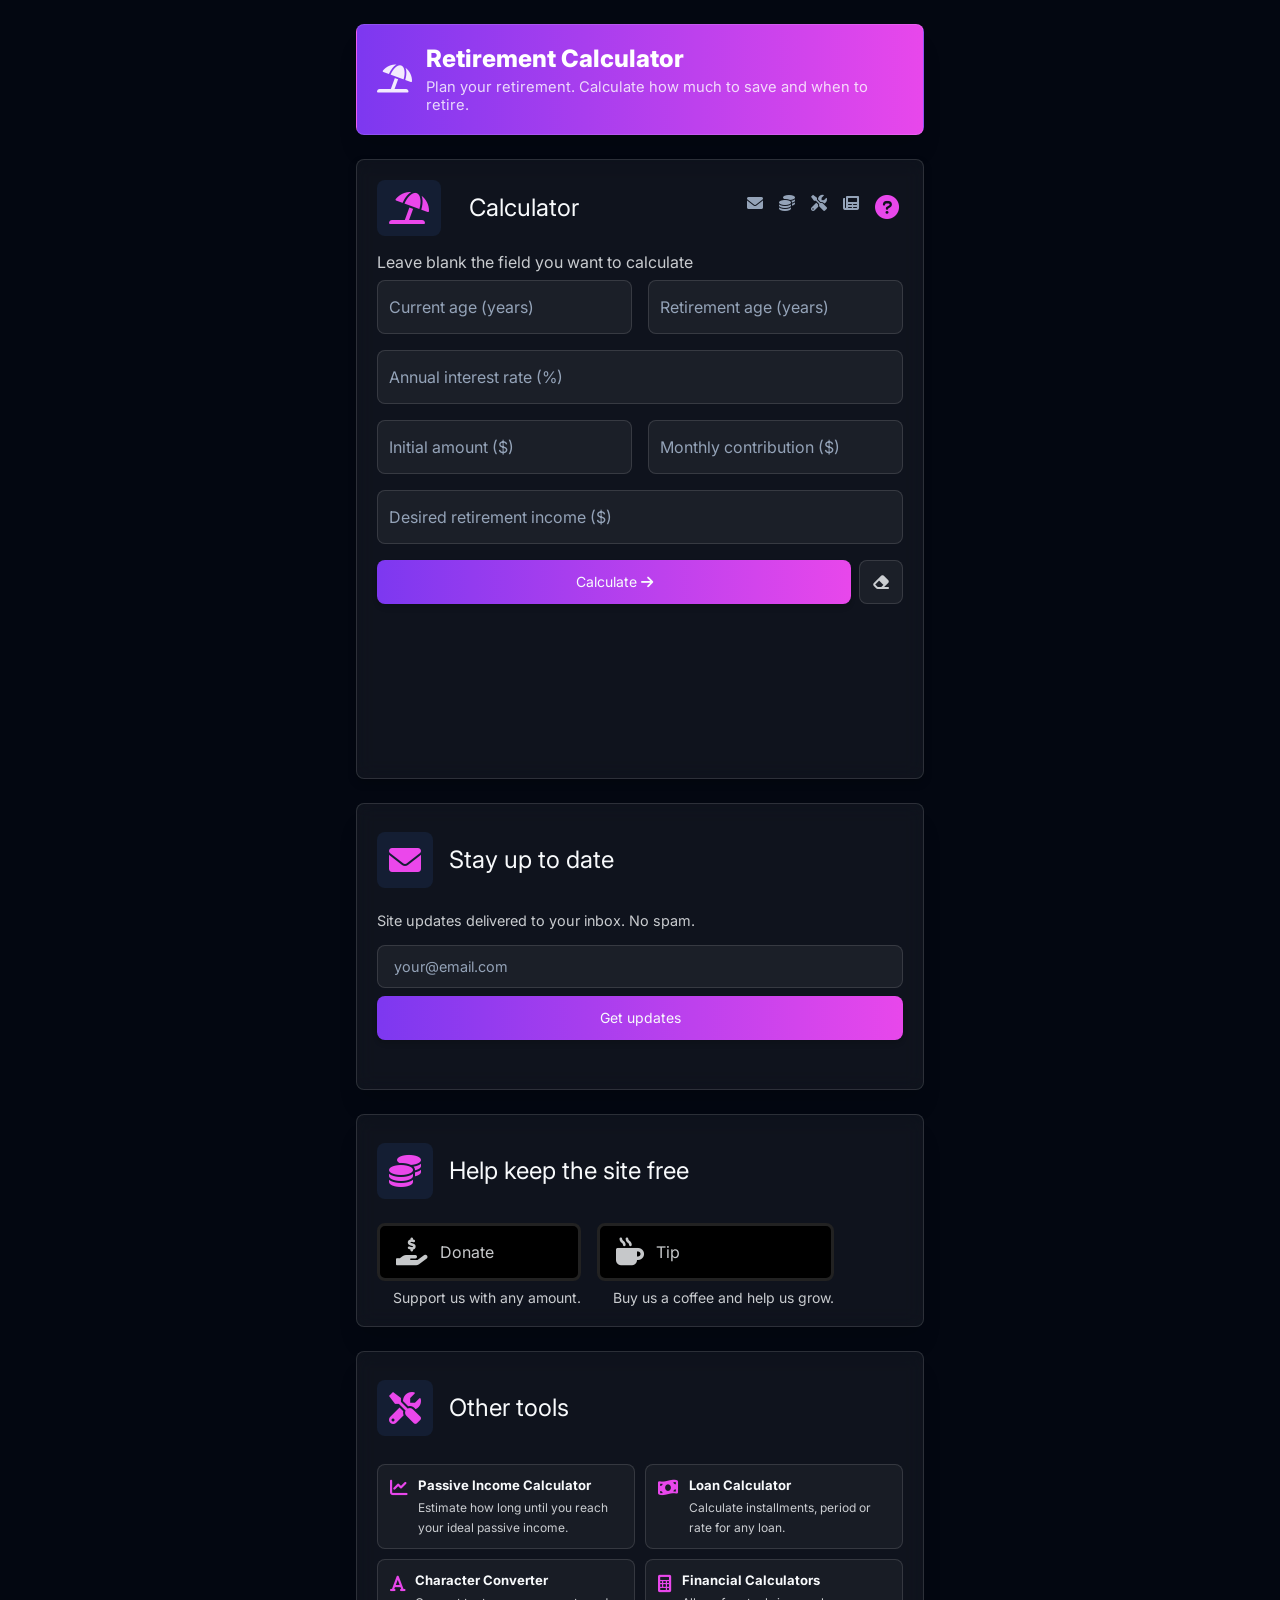
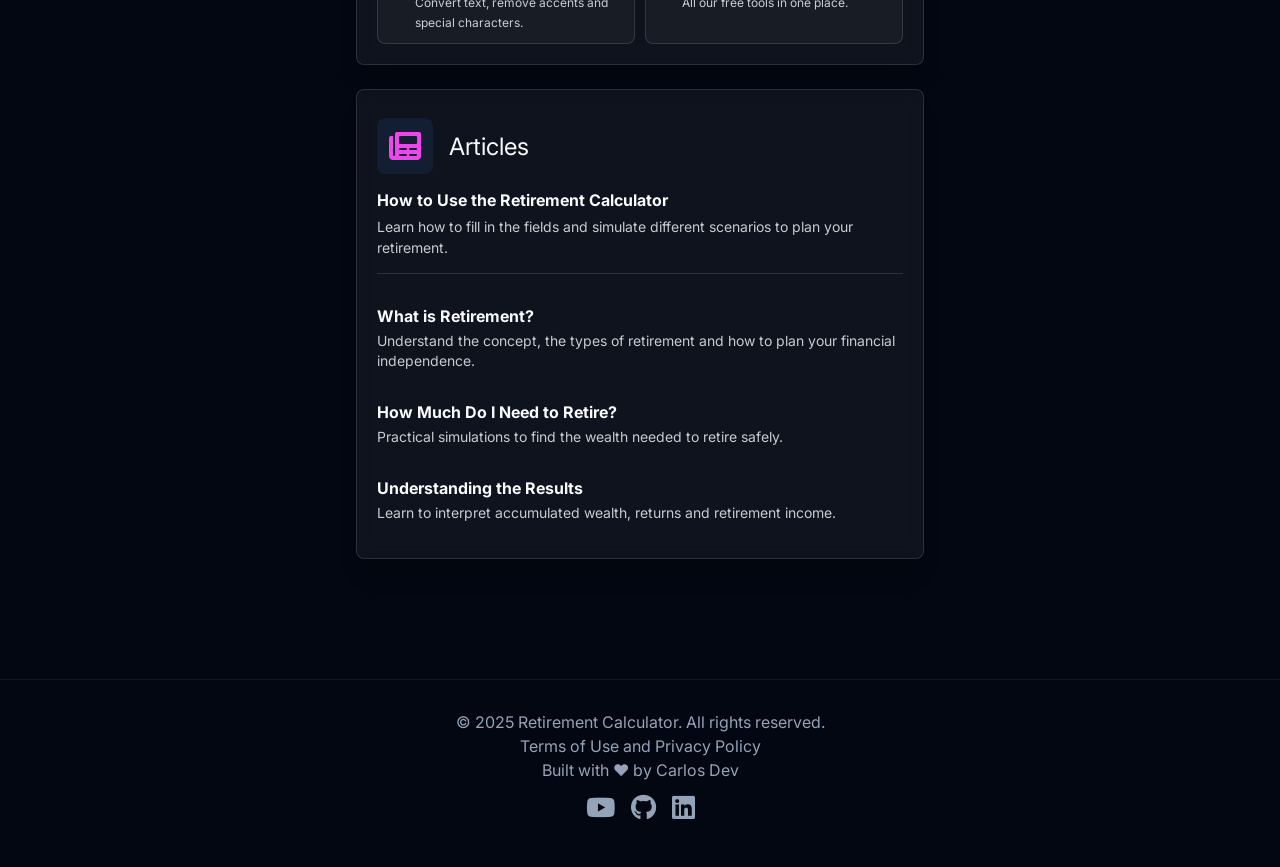
==== en/index.html @ 8ff7420a "Adiciona charconverter.com nas ferramentas; bloqueia AdSense dentro dos cards via CSS Co-Authored-By" ====
<!DOCTYPE html>
<html lang="en">
<head>
  <meta charset="UTF-8" />
  <meta name="viewport" content="width=device-width, initial-scale=1.0" />

  <title>Free Retirement Calculator | Financial Planning Simulator</title>
  <meta name="description" content="Free retirement calculator. Simulate how much to invest to retire with the income you want. Calculate period, rate, monthly contributions and accumulated wealth." />
  <meta name="author" content="Retirement Calculator" />
  <meta name="keywords" content="retirement calculator, retirement planning, how much to save for retirement, retirement simulator, financial independence, compound interest calculator" />
  <meta name="robots" content="index, follow" />

  <link rel="canonical" href="https://calcularaposentadoria.com/en/" />
  <link rel="alternate" hreflang="pt-BR" href="https://calcularaposentadoria.com" />
  <link rel="alternate" hreflang="en" href="https://calcularaposentadoria.com/en/" />
  <link rel="alternate" hreflang="x-default" href="https://calcularaposentadoria.com" />

  <!-- Open Graph -->
  <meta property="og:title" content="Free Retirement Calculator | Online Simulator" />
  <meta property="og:description" content="Free retirement calculator. Simulate how much to invest to retire with the income you want." />
  <meta property="og:type" content="website" />
  <meta property="og:url" content="https://calcularaposentadoria.com/en/" />
  <meta property="og:locale" content="en_US" />
  <meta property="og:site_name" content="Retirement Calculator" />
  <meta property="og:image" content="https://calcularaposentadoria.com/og-image.png" />
  <meta property="og:image:width" content="1200" />
  <meta property="og:image:height" content="630" />

  <!-- Twitter Card -->
  <meta name="twitter:card" content="summary_large_image" />
  <meta name="twitter:title" content="Free Retirement Calculator | Online Simulator" />
  <meta name="twitter:description" content="Free retirement calculator. Simulate how much to invest to retire with the income you want." />
  <meta name="twitter:image" content="https://calcularaposentadoria.com/og-image.png" />

  <!-- Favicon -->
  <link rel="icon" href="/favicon.ico" sizes="any" />
  <link rel="shortcut icon" href="/favicon.ico" />
  <meta name="theme-color" content="#7d38f0" />

  <!-- Preconnect -->
  <link rel="preconnect" href="https://fonts.googleapis.com" />
  <link rel="preconnect" href="https://fonts.gstatic.com" crossorigin />
  <link rel="preconnect" href="https://pagead2.googlesyndication.com" />

  <!-- JSON-LD: WebApplication -->
  <script type="application/ld+json">
  {
    "@context": "https://schema.org",
    "@type": "WebApplication",
    "name": "Retirement Calculator",
    "url": "https://calcularaposentadoria.com/en/",
    "description": "Free retirement calculator. Simulate how much to invest to retire with the income you want.",
    "applicationCategory": "FinanceApplication",
    "operatingSystem": "All",
    "inLanguage": "en",
    "offers": { "@type": "Offer", "price": "0", "priceCurrency": "USD" }
  }
  </script>

  <!-- Google tag (gtag.js) -->
  <script async src="https://www.googletagmanager.com/gtag/js?id=G-EN49D76J88"></script>
  <script>
    window.dataLayer = window.dataLayer || [];
    function gtag(){dataLayer.push(arguments);}
    gtag('js', new Date());
    gtag('config', 'G-EN49D76J88');
  </script>

  <!-- Google AdSense -->
  <script async src="https://pagead2.googlesyndication.com/pagead/js/adsbygoogle.js?client=ca-pub-5865817649832793" crossorigin="anonymous"></script>

  <!-- FontAwesome -->
  <link rel="stylesheet" href="https://cdnjs.cloudflare.com/ajax/libs/font-awesome/6.0.0-beta3/css/all.min.css" />

  <!-- CSS -->
  <link rel="stylesheet" href="/css/style.css" />
</head>
<body>

  <button id="backToTop" aria-label="Back to top">
    <i class="fa-solid fa-circle-arrow-up" style="color:#eb47eb;font-size:32px;"></i>
  </button>

  <div class="wrapper">
    <main class="content">
      <div class="calculadora-container">
        <script src="/js/header-card.js"></script>

        <!-- Calculator -->
        <section class="flip-card" aria-label="Retirement calculator">
          <div class="flip-card-inner">

            <!-- Front: form -->
            <div class="flip-card-front">
              <div class="result-header" style="margin-bottom:0.5rem;">
                <div style="display:flex;align-items:center;gap:0.75rem;">
                  <div class="card-icon"><i class="fa-solid fa-umbrella-beach" style="color:#eb47eb;font-size:32px;" aria-hidden="true"></i></div>
                  <span class="card-title">Calculator</span>
                </div>
                <div class="result-actions">
                  <a href="#sec-email" class="btn-nav" title="Email updates" aria-label="Email updates">
                    <i class="fa-solid fa-envelope" aria-hidden="true"></i>
                  </a>
                  <a href="#sec-apoio" class="btn-nav" title="Support the site" aria-label="Support the site">
                    <i class="fa-solid fa-coins" aria-hidden="true"></i>
                  </a>
                  <a href="#sec-ferramentas" class="btn-nav" title="Other tools" aria-label="Other tools">
                    <i class="fa-solid fa-screwdriver-wrench" aria-hidden="true"></i>
                  </a>
                  <a href="#blog" class="btn-nav" title="Articles" aria-label="Articles">
                    <i class="fa-solid fa-newspaper" aria-hidden="true"></i>
                  </a>
                  <a href="/en/articles/how-to-use-retirement-calculator.html" class="btn-icon" title="How to use the Retirement Calculator" aria-label="How to use">
                    <i class="fa-solid fa-circle-question" aria-hidden="true"></i>
                  </a>
                </div>
              </div>

              <form id="rendaForm" novalidate>
                <p class="input-hint">Leave blank the field you want to calculate</p>

                <div class="form-row">
                  <div class="input-float">
                    <input type="search" inputmode="numeric" id="idade_atual" placeholder=" " maxlength="2" autocomplete="off" />
                    <label for="idade_atual">Current age (years)</label>
                  </div>
                  <div class="input-float">
                    <input type="search" inputmode="numeric" id="idade_aposentadoria" placeholder=" " maxlength="2" autocomplete="off" />
                    <label for="idade_aposentadoria">Retirement age (years)</label>
                  </div>
                </div>

                <div class="input-float">
                  <input type="search" inputmode="numeric" class="percent" id="txPeriodoAnual" placeholder=" " maxlength="7" autocomplete="off" />
                  <label for="txPeriodoAnual">Annual interest rate (%)</label>
                </div>

                <div class="form-row">
                  <div class="input-float">
                    <input type="search" inputmode="numeric" class="value" id="valorInicial" placeholder=" " autocomplete="off" />
                    <label for="valorInicial">Initial amount ($)</label>
                  </div>
                  <div class="input-float">
                    <input type="search" inputmode="numeric" class="value" id="valorRecorrente" placeholder=" " autocomplete="off" />
                    <label for="valorRecorrente">Monthly contribution ($)</label>
                  </div>
                </div>

                <div class="input-float">
                  <input type="search" inputmode="numeric" class="value" id="aposentadoria" placeholder=" " autocomplete="off" />
                  <label for="aposentadoria">Desired retirement income ($)</label>
                </div>

                <div class="calc-actions">
                  <button type="button" class="btn-primary" id="calcularBtn">
                    Calculate <i class="fa-solid fa-arrow-right" aria-hidden="true"></i>
                  </button>
                  <button type="button" class="btn-clear" id="btn-reset" title="Clear fields" aria-label="Clear fields">
                    <i class="fa-solid fa-eraser" aria-hidden="true"></i>
                  </button>
                </div>
              </form>
            </div>

            <!-- Back: loading -->
            <div class="flip-card-back flip-loading">
              <div class="spinner" role="status"></div>
              <p>Please wait, calculating...</p>
            </div>
          </div>
        </section>

        <!-- Email Capture -->
        <section id="sec-email" class="card email-section" aria-label="Get updates">
          <div class="card-header">
            <div class="card-icon"><i class="fa-solid fa-envelope" style="color:#eb47eb;font-size:32px;" aria-hidden="true"></i></div>
            <span class="card-title">Stay up to date</span>
          </div>
          <p class="email-subtitle">Site updates delivered to your inbox. No spam.</p>
          <form id="emailForm" class="email-form" novalidate>
            <div class="email-row">
              <input type="email" id="emailInput" class="email-input" placeholder="your@email.com" autocomplete="email" required />
              <button type="submit" id="emailBtn" class="btn-primary email-btn">Get updates</button>
            </div>
            <p id="emailMsg" class="email-msg" aria-live="polite"></p>
          </form>
        </section>

        <!-- Support -->
        <section id="sec-apoio" class="card" aria-label="Support the site">
          <div class="card-header">
            <div class="card-icon"><i class="fa-solid fa-coins" style="color:#eb47eb;font-size:32px;" aria-hidden="true"></i></div>
            <span class="card-title">Help keep the site free</span>
          </div>
          <div class="support-grid">
            <div>
              <a href="https://donate.stripe.com/8x25kE16O5GEb1Y3Kkcwg04" target="_blank" rel="noopener" class="btn-dark">
                <i class="fa-solid fa-hand-holding-dollar btn-dark-icon" aria-hidden="true"></i>
                <span>Donate</span>
              </a>
              <p class="support-note">Support us with any amount.</p>
            </div>
            <div>
              <a href="https://link.mercadopago.com.br/carlosdev" target="_blank" rel="noopener" class="btn-dark">
                <i class="fa-solid fa-mug-hot btn-dark-icon" aria-hidden="true"></i>
                <span>Tip</span>
              </a>
              <p class="support-note">Buy us a coffee and help us grow.</p>
            </div>
          </div>
        </section>

        <!-- Other tools -->
        <section id="sec-ferramentas" class="card" aria-label="Other tools">
          <div class="card-header">
            <div class="card-icon"><i class="fa-solid fa-screwdriver-wrench" style="color:#eb47eb;font-size:32px;" aria-hidden="true"></i></div>
            <span class="card-title">Other tools</span>
          </div>
          <div class="tools-grid">
            <a href="https://calcularrendapassiva.com/en" target="_blank" rel="noopener" class="tool-card">
              <i class="fa-solid fa-chart-line tool-card-icon" aria-hidden="true"></i>
              <div>
                <strong>Passive Income Calculator</strong>
                <small>Estimate how long until you reach your ideal passive income.</small>
              </div>
            </a>
            <a href="https://calcularemprestimo.com" target="_blank" rel="noopener" class="tool-card">
              <i class="fa-solid fa-money-bill-wave tool-card-icon" aria-hidden="true"></i>
              <div>
                <strong>Loan Calculator</strong>
                <small>Calculate installments, period or rate for any loan.</small>
              </div>
            </a>
            <a href="https://charconverter.com" target="_blank" rel="noopener" class="tool-card">
              <i class="fa-solid fa-font tool-card-icon" aria-hidden="true"></i>
              <div>
                <strong>Character Converter</strong>
                <small>Convert text, remove accents and special characters.</small>
              </div>
            </a>
            <a href="https://calculadorasfinanceiras.com.br" target="_blank" rel="noopener" class="tool-card">
              <i class="fa-solid fa-calculator tool-card-icon" aria-hidden="true"></i>
              <div>
                <strong>Financial Calculators</strong>
                <small>All our free tools in one place.</small>
              </div>
            </a>
          </div>
        </section>

        <!-- Articles -->
        <section class="card" id="blog" aria-label="Articles">
          <div class="card-header">
            <div class="card-icon"><i class="fa-solid fa-newspaper" style="color:#eb47eb;font-size:32px;" aria-hidden="true"></i></div>
            <span class="card-title">Articles</span>
          </div>

          <article>
            <a href="/en/articles/how-to-use-retirement-calculator.html" class="article-featured">
              <strong>How to Use the Retirement Calculator</strong>
              <small>Learn how to fill in the fields and simulate different scenarios to plan your retirement.</small>
            </a>
          </article>

          <article>
            <a href="/en/articles/what-is-retirement.html" class="article-card">
              <div class="article-body">
                <strong>What is Retirement?</strong>
                <small>Understand the concept, the types of retirement and how to plan your financial independence.</small>
              </div>
            </a>
          </article>

          <article>
            <a href="/en/articles/how-much-do-i-need-to-retire.html" class="article-card">
              <div class="article-body">
                <strong>How Much Do I Need to Retire?</strong>
                <small>Practical simulations to find the wealth needed to retire safely.</small>
              </div>
            </a>
          </article>

          <article>
            <a href="/en/articles/understanding-the-results.html" class="article-card">
              <div class="article-body">
                <strong>Understanding the Results</strong>
                <small>Learn to interpret accumulated wealth, returns and retirement income.</small>
              </div>
            </a>
          </article>
        </section>

      </div>
    </main>

    <footer>
      <p>&copy; 2025 Retirement Calculator. All rights reserved.</p>
      <a href="/termos-de-uso-e-politicas-de-privacidade.html" target="_blank">Terms of Use and Privacy Policy</a>
      <p style="margin-top:0.25rem;">Built with ❤️ by <a href="https://carlosdev.com.br" target="_blank" rel="noopener">Carlos Dev</a></p>
      <div class="social-icons">
        <a href="https://www.youtube.com/@carlosjornadadev" target="_blank" rel="noopener" aria-label="YouTube"><i class="fab fa-youtube" aria-hidden="true"></i></a>
        <a href="https://github.com/cwrsiqueira" target="_blank" rel="noopener" aria-label="GitHub"><i class="fab fa-github" aria-hidden="true"></i></a>
        <a href="https://www.linkedin.com/in/carloswagner1975/" target="_blank" rel="noopener" aria-label="LinkedIn"><i class="fab fa-linkedin" aria-hidden="true"></i></a>
      </div>
    </footer>
  </div>

  <!-- Vercel Insights -->
  <script>window.va = window.va || function () { (window.vaq = window.vaq || []).push(arguments); };</script>
  <script defer src="/_vercel/insights/script.js"></script>

  <!-- Calculator -->
  <script defer src="/js/calculadora.js"></script>
  <!-- Email -->
  <script defer src="/js/email.js"></script>
</body>
</html>
---- css/style.css ----
@import url("https://fonts.googleapis.com/css2?family=Inter:ital,opsz,wght@0,14..32,100..900;1,14..32,100..900&display=swap");

/* ===== VARIABLES ===== */
:root {
  --bg: #030711;
  --surface: rgba(255, 255, 255, 0.05);
  --border: rgba(255, 255, 255, 0.125);
  --text: #f8fafc;
  --text-muted: rgba(248, 250, 252, 0.8);
  --primary: #7d38f0;
  --accent: #e847eb;
  --footer-text: #94a3b8;
  --font: 'Inter', sans-serif;
  --radius: 0.5rem;
  --container: 600px;
  --transition: all 0.3s ease-in-out;
}

/* ===== RESET ===== */
*, *::before, *::after { box-sizing: border-box; margin: 0; padding: 0; }
html { font-size: 16px; scroll-behavior: smooth; }
body {
  background-color: var(--bg);
  color: var(--text);
  font-family: var(--font);
  display: flex;
  flex-direction: column;
  min-height: 100vh;
}
img { max-width: 100%; height: auto; display: block; }
ul { list-style: none; }
a { color: inherit; text-decoration: none; }
button { cursor: pointer; font-family: var(--font); }
input { font-family: var(--font); }

/* ===== LAYOUT ===== */
.wrapper { display: flex; flex-direction: column; min-height: 100vh; }
.content { flex: 1; }

.calculadora-container {
  max-width: var(--container);
  margin-inline: auto;
  padding-inline: 1rem;
  margin-top: 1.5rem;
  padding-bottom: 2rem;
}

/* ===== HEADER ===== */
.site-header {
  background: linear-gradient(to left, var(--accent), var(--primary));
  color: var(--text);
  padding: 48px 1rem;
  text-align: center;
  box-shadow: 0 10px 15px -3px rgba(0, 0, 0, 0.1), 0 4px 6px -4px rgba(0, 0, 0, 0.1);
  position: relative;
}
.lang-switch {
  display: flex;
  align-items: center;
  gap: 0.3rem;
  font-size: 0.72rem;
  font-weight: 700;
  letter-spacing: 0.04em;
  flex-shrink: 0;
}
.lang-switch i { color: rgba(255,255,255,0.65); font-size: 0.7rem; }
.lang-active { color: #fff; }
.lang-sep { color: rgba(255,255,255,0.35); font-weight: 400; }
.lang-link { color: rgba(255,255,255,0.6); text-decoration: none; transition: color 0.15s; }
.lang-link:hover { color: #fff; }
.header-icon { font-size: 64px; margin-bottom: 16px; color: var(--text); }
.site-title {
  font-weight: 800;
  font-size: clamp(1.5rem, 4vw, 3rem);
  line-height: 1;
  color: var(--text);
}
.site-subtitle {
  font-weight: 400;
  font-size: clamp(0.75rem, 2vw, 1.25rem);
  margin-top: 0.5rem;
  color: var(--text-muted);
}

/* ===== HEADER CARD ===== */
.site-header { display: none; }
.header-card {
  flex-direction: row;
  align-items: center;
  justify-content: space-between;
  gap: 1.5rem;
  padding: 1rem 1.25rem;
  margin-bottom: 1rem;
  background: linear-gradient(to left, var(--accent), var(--primary));
  border-color: transparent;
}
.header-card:hover { border-color: transparent; }
.header-card-brand {
  display: flex;
  align-items: center;
  gap: 0.85rem;
  min-width: 0;
}
.header-card-icon {
  color: rgba(255,255,255,0.9);
  font-size: 1.75rem;
  flex-shrink: 0;
}
.header-card-title {
  display: block;
  font-weight: 800;
  font-size: clamp(1.1rem, 3vw, 1.5rem);
  color: #fff;
  line-height: 1.2;
}
.header-card-subtitle {
  display: block;
  font-size: clamp(0.78rem, 1.5vw, 0.92rem);
  color: rgba(255,255,255,0.8);
  margin-top: 0.25rem;
}

/* ===== CARDS ===== */
.card {
  border-radius: var(--radius);
  border: 1px solid var(--border);
  background-color: var(--surface);
  box-shadow: 0 20px 25px -5px rgba(0, 0, 0, 0.1), 0 8px 10px -6px rgba(0, 0, 0, 0.1);
  width: 100%;
  display: flex;
  flex-direction: column;
  backdrop-filter: blur(10px);
  transition: var(--transition);
  padding: 20px;
  color: var(--text);
  margin-bottom: 1.5rem;
}
.card:hover {
  box-shadow: 0 25px 50px -12px rgba(0, 0, 0, 0.25);
  border-color: #3b82f6;
}
.card-header {
  display: flex;
  align-items: center;
  padding-top: 0.5rem;
  padding-bottom: 0.5rem;
  margin-bottom: 0.5rem;
}
.card-icon {
  padding: 0.75rem;
  background-color: rgba(59, 130, 246, 0.1);
  border-radius: var(--radius);
  flex-shrink: 0;
}
.card-title {
  color: var(--text);
  font-size: clamp(1.25rem, 4vw, 1.5rem);
  margin-left: 1rem;
}

/* ===== FLIP CARD ===== */
.flip-card {
  perspective: 1000px;
  height: 620px;
  margin-bottom: 1.5rem;
}
.flip-card-inner {
  position: relative;
  width: 100%;
  height: 100%;
  transition: transform 0.6s;
  transform-style: preserve-3d;
}
.flip-card-front,
.flip-card-back {
  position: absolute;
  width: 100%;
  height: 100%;
  backface-visibility: hidden;
  border-radius: var(--radius);
  border: 1px solid var(--border);
  background-color: var(--surface);
  backdrop-filter: blur(10px);
  box-shadow: 0 4px 8px rgba(0, 0, 0, 0.2);
  padding: 20px;
}
.flip-card-front { z-index: 2; transform: rotateY(0deg); }
.flip-card-back { z-index: 1; transform: rotateY(180deg); }
.flip-card-flipped .flip-card-inner { transform: rotateY(180deg); }

/* Flip loading state */
.flip-loading {
  display: flex;
  flex-direction: column;
  justify-content: center;
  align-items: center;
  height: 100%;
}

/* ===== SPINNER ===== */
.spinner {
  width: 2rem;
  height: 2rem;
  border: 3px solid rgba(59, 130, 246, 0.2);
  border-top-color: #3b82f6;
  border-radius: 50%;
  animation: spin 0.75s linear infinite;
  margin-bottom: 0.5rem;
}
@keyframes spin { to { transform: rotate(360deg); } }

/* ===== FORM ===== */
.input-hint {
  font-size: clamp(0.75rem, 2vw, 1rem);
  color: var(--text-muted);
  margin-top: 0.5rem;
  margin-bottom: 0.5rem;
}
.form-row {
  display: flex;
  gap: 1rem;
  flex-wrap: wrap;
}
.form-row .input-float { flex: 1 1 200px; }

.calc-actions {
  display: flex;
  gap: 0.5rem;
  margin-top: 1rem;
}
.calc-actions .btn-primary {
  flex: 1;
  width: auto;
  margin-top: 0;
}
.btn-clear {
  flex: 0 0 44px;
  height: 44px;
  display: flex;
  align-items: center;
  justify-content: center;
  background: var(--surface);
  border: 1px solid var(--border);
  border-radius: var(--radius);
  color: var(--text-muted);
  font-size: 1rem;
  cursor: pointer;
  transition: color 0.2s, border-color 0.2s;
}
.btn-clear:hover { color: var(--accent); border-color: var(--accent); }
.btn-clear:focus-visible { outline: 2px solid var(--accent); outline-offset: 2px; }

/* Floating label input */
.input-float {
  position: relative;
  margin-bottom: 1rem;
}
.input-float input {
  width: 100%;
  padding: 1.5rem 0.75rem 0.5rem;
  background: rgba(255, 255, 255, 0.05);
  border: 1px solid var(--border);
  border-radius: var(--radius);
  color: var(--text);
  font-size: 1rem;
  outline: none;
  transition: border-color 0.2s, box-shadow 0.2s;
  -webkit-appearance: none;
  appearance: none;
}
.input-float input:focus {
  border-color: #3b82f6;
  box-shadow: 0 0 0 3px rgba(59, 130, 246, 0.15);
}
.input-float label {
  position: absolute;
  top: 50%;
  left: 0.75rem;
  transform: translateY(-50%);
  font-size: 1rem;
  color: #94a3b8;
  pointer-events: none;
  transition: all 0.15s ease-in-out;
}
.input-float input:focus + label,
.input-float input:not(:placeholder-shown) + label {
  top: 0.4rem;
  transform: none;
  font-size: 0.72rem;
  color: #6b7280;
}
input[type="search"]::-webkit-search-cancel-button,
input[type="search"]::-webkit-search-decoration { -webkit-appearance: none; }

/* ===== BUTTONS ===== */
.btn-primary {
  background: linear-gradient(to left, var(--accent), var(--primary));
  width: 100%;
  height: 44px;
  color: var(--text);
  font-size: 14px;
  padding: 0 2rem;
  border-radius: var(--radius);
  border: none;
  transition: opacity 0.2s;
  box-shadow: 0 4px 6px -1px rgba(0, 0, 0, 0.1), 0 2px 4px -2px rgba(0, 0, 0, 0.1);
}
.btn-primary:hover { opacity: 0.9; }
.btn-primary:focus-visible { outline: 2px solid var(--accent); outline-offset: 2px; }

.btn-dark {
  display: flex;
  align-items: center;
  gap: 0.75rem;
  width: 100%;
  padding: 0.75rem 1rem;
  background-color: #000;
  color: var(--text-muted);
  border: 3px solid #222;
  border-radius: var(--radius);
  font-size: 1rem;
}
.btn-dark:hover { border-color: #444; }
.btn-dark:focus-visible { outline: 2px solid var(--accent); outline-offset: 2px; }
.btn-dark-icon { font-size: 1.75rem; flex-shrink: 0; }

/* ===== RESULTS ===== */
.result-header {
  display: flex;
  justify-content: space-between;
  align-items: center;
  padding-bottom: 0.5rem;
}
.result-actions { display: flex; gap: 0.5rem; }
.btn-icon {
  background: none;
  border: none;
  color: var(--accent);
  font-size: 24px;
  padding: 0.25rem;
  line-height: 1;
  cursor: pointer;
}
.btn-icon:focus-visible { outline: 2px solid var(--accent); outline-offset: 2px; }
.btn-nav {
  background: none;
  border: none;
  color: var(--footer-text);
  font-size: 16px;
  padding: 0.25rem;
  line-height: 1;
  cursor: pointer;
  text-decoration: none;
  transition: color 0.15s;
}
.btn-nav:hover, .btn-nav:focus-visible { color: var(--accent); outline: none; }
.result-list { margin-top: 0.5rem; }
.result-item {
  display: flex;
  justify-content: space-between;
  padding: 0.5rem 0;
  border-bottom: 1px solid rgba(108, 117, 125, 0.1);
  font-size: clamp(0.75rem, 2vw, 1rem);
  color: var(--text-muted);
}
.result-item:last-of-type { border-bottom: none; }

/* ===== LIGHTBOX ===== */
.lightbox-overlay {
  display: none;
  position: fixed;
  inset: 0;
  background: rgba(0,0,0,0.85);
  z-index: 1000;
  align-items: center;
  justify-content: center;
  cursor: zoom-out;
  backdrop-filter: blur(4px);
}
.lightbox-overlay.active { display: flex; }
.lightbox-overlay img {
  max-width: 92vw;
  max-height: 92vh;
  object-fit: contain;
  border-radius: var(--radius);
  box-shadow: 0 8px 40px rgba(0,0,0,0.6);
  cursor: default;
}
.share-preview canvas { cursor: zoom-in; }

/* ===== BACK TO TOP ===== */
#backToTop {
  position: fixed;
  bottom: 150px;
  right: 20px;
  display: none;
  z-index: 1000;
  background-color: #1d193e;
  padding: 10px;
  border: 1px solid rgba(30, 41, 59, 0.5);
  border-radius: 8px;
}
#backToTop:focus-visible { outline: 2px solid var(--accent); outline-offset: 2px; }

/* ===== EMAIL CAPTURE ===== */
.email-section { margin-bottom: 1.5rem; }
.email-subtitle { color: var(--text-muted); font-size: 0.9rem; margin: 0.5rem 0 1rem; }
.email-form { width: 100%; }
.email-row { display: flex; gap: 0.5rem; flex-wrap: wrap; }
.email-input {
  flex: 1 1 200px;
  padding: 0.75rem 1rem;
  border-radius: var(--radius);
  border: 1px solid var(--border);
  background: var(--surface);
  color: var(--text);
  font-family: var(--font);
  font-size: 0.9rem;
}
.email-input::placeholder { color: var(--footer-text); }
.email-input:focus { outline: 2px solid var(--accent); outline-offset: 2px; }
.email-btn { white-space: nowrap; }
.email-msg { margin-top: 0.75rem; font-size: 0.875rem; min-height: 1.2em; }
.email-msg.success { color: #4ade80; }
.email-msg.error { color: #f87171; }

/* ===== SUPPORT SECTION ===== */
.support-grid {
  display: flex;
  flex-direction: column;
  gap: 1rem;
  margin-top: 0.5rem;
}
.support-note { color: var(--text-muted); font-size: 0.875rem; margin-top: 0.5rem; padding-left: 1rem; }

/* ===== TOOL GRID ===== */
.tools-grid {
  display: grid;
  grid-template-columns: repeat(2, 1fr);
  gap: 0.65rem;
  margin-top: 0.75rem;
}
.tool-card {
  display: flex;
  align-items: flex-start;
  gap: 0.65rem;
  padding: 0.75rem;
  background: rgba(255,255,255,0.04);
  border: 1px solid var(--border);
  border-radius: var(--radius);
  text-decoration: none;
  transition: border-color 0.2s;
}
.tool-card:hover { border-color: var(--accent); }
.tool-card-icon { color: var(--accent); font-size: 1.1rem; flex-shrink: 0; margin-top: 0.15rem; }
.tool-card strong { color: var(--text); font-size: 0.82rem; display: block; margin-bottom: 0.2rem; }
.tool-card small { color: var(--text-muted); font-size: 0.75rem; line-height: 1.3; }

/* ===== ARTICLE CARDS ===== */
.article-featured {
  display: block;
  text-decoration: none;
  margin-bottom: 1rem;
  padding-bottom: 1rem;
  border-bottom: 1px solid var(--border);
}
.article-featured img {
  width: 100%;
  height: 160px;
  object-fit: cover;
  border-radius: var(--radius);
  margin-bottom: 0.75rem;
}
.article-featured strong {
  font-size: 1rem;
  color: var(--text);
  display: block;
  margin-bottom: 0.35rem;
}
.article-featured small { color: var(--text-muted); font-size: 0.875rem; line-height: 1.4; }
.article-featured:hover strong { color: var(--accent); }

.article-card {
  display: flex;
  gap: 1rem;
  padding: 1rem 0;
  border-bottom: 1px solid var(--border);
  color: var(--text);
}
.article-card:last-child { border-bottom: none; }
.article-img { width: 120px; height: 80px; object-fit: cover; border-radius: var(--radius); flex-shrink: 0; }
.article-body strong { display: block; margin-bottom: 0.25rem; }
.article-body small { color: var(--text-muted); font-size: 0.875rem; }

/* ===== FOOTER ===== */
footer {
  background-color: var(--bg);
  text-align: center;
  border-top: 1px solid rgba(30, 41, 59, 0.5);
  margin-top: 4rem;
  padding: 2rem 1rem;
  font-size: clamp(0.75rem, 2vw, 1rem);
  color: var(--footer-text);
}
footer a { color: var(--footer-text); }
footer a:hover { color: var(--accent); }
footer p { margin-bottom: 0.25rem; }
.social-icons { display: flex; gap: 1rem; justify-content: center; margin: 0.75rem 0; }
.social-icons a { font-size: 1.625rem; }

/* ===== ACCESSIBILITY ===== */
.sr-only {
  position: absolute;
  width: 1px;
  height: 1px;
  padding: 0;
  margin: -1px;
  overflow: hidden;
  clip: rect(0, 0, 0, 0);
  border: 0;
}

/* ===== DESTAQUE DO CAMPO CALCULADO ===== */
.result-item.result-highlight {
  background: rgba(232, 71, 235, 0.08);
  border: 1px solid rgba(232, 71, 235, 0.25);
  border-radius: var(--radius);
  padding: 0.5rem 0.65rem;
  margin: 0.25rem -0.65rem;
  font-weight: 700;
  color: var(--text);
}
.result-item.result-highlight span:last-child {
  color: var(--accent);
  font-size: 1.05rem;
}

/* ===== CARD COMPARTILHÁVEL ===== */
.share-card-section { margin-bottom: 1.5rem; }
.share-preview {
  display: flex;
  justify-content: center;
  margin: 1rem 0;
}
.share-preview canvas {
  max-width: 100%;
  width: 270px;
  height: 338px;
  border-radius: var(--radius);
  box-shadow: 0 4px 24px rgba(125, 56, 240, 0.35);
}
.share-buttons {
  display: flex;
  gap: 0.75rem;
  flex-wrap: wrap;
}
.btn-share {
  flex: 1 1 140px;
  display: flex;
  align-items: center;
  justify-content: center;
  gap: 0.5rem;
  padding: 0.75rem 1rem;
  border-radius: var(--radius);
  border: none;
  font-size: 0.875rem;
  font-weight: 600;
  font-family: var(--font);
  cursor: pointer;
  transition: opacity 0.2s;
}
.btn-share:hover { opacity: 0.88; }
.btn-share:focus-visible { outline: 2px solid var(--accent); outline-offset: 2px; }
.btn-whatsapp { background: #25D366; color: #fff; }
.btn-download { background: var(--surface); border: 1px solid var(--border); color: var(--text); }
/* ===== GRÁFICO ===== */
.chart-card { margin-bottom: 1.5rem; }
.chart-container {
  position: relative;
  height: 220px;
  margin-top: 0.5rem;
}

/* ===== AFILIADOS ===== */
.affiliates-section { margin-bottom: 1.5rem; }
.affiliates-subtitle {
  color: var(--text-muted);
  font-size: 0.9rem;
  margin-bottom: 1rem;
}
.affiliates-grid {
  display: flex;
  gap: 0.75rem;
  flex-wrap: wrap;
}
.affiliate-card {
  flex: 1 1 140px;
  background: rgba(255, 255, 255, 0.04);
  border: 1px solid var(--border);
  border-radius: var(--radius);
  padding: 1rem 0.75rem;
  display: flex;
  flex-direction: column;
  align-items: center;
  text-align: center;
  gap: 0.4rem;
  position: relative;
  transition: border-color 0.2s;
}
.affiliate-card:hover { border-color: #3b82f6; }

.affiliate-badge {
  position: absolute;
  top: 0.5rem;
  right: 0.5rem;
  font-size: 0.6rem;
  background: rgba(125, 56, 240, 0.2);
  color: #a78bfa;
  border: 1px solid rgba(125, 56, 240, 0.3);
  border-radius: 4px;
  padding: 1px 5px;
  text-transform: uppercase;
  letter-spacing: 0.05em;
}
.affiliate-logo {
  width: 52px;
  height: 52px;
  border-radius: 50%;
  display: flex;
  align-items: center;
  justify-content: center;
  font-weight: 800;
  font-size: 1.1rem;
  color: #fff;
  margin-top: 0.5rem;
}
.affiliate-logo-irm     { background: #1a7a3c; }
.affiliate-logo-ebook   { background: #d97706; font-size: 1.3rem; }
.affiliate-logo-planilha { background: #217346; font-size: 1.3rem; }

.affiliate-name {
  font-weight: 700;
  font-size: 0.9rem;
  color: var(--text);
}
.affiliate-benefit {
  font-size: 0.78rem;
  color: var(--text-muted);
  line-height: 1.3;
  flex: 1;
}
.btn-affiliate {
  display: inline-flex;
  align-items: center;
  gap: 0.35rem;
  margin-top: 0.25rem;
  padding: 0.5rem 0.75rem;
  background: linear-gradient(to left, var(--accent), var(--primary));
  color: #fff;
  border-radius: var(--radius);
  font-size: 0.78rem;
  font-weight: 600;
  border: none;
  white-space: nowrap;
  transition: opacity 0.2s;
}
.btn-affiliate:hover { opacity: 0.88; }
.btn-affiliate:focus-visible { outline: 2px solid var(--accent); outline-offset: 2px; }

.affiliate-disclaimer {
  margin-top: 0.85rem;
  font-size: 0.75rem;
  color: #64748b;
  display: flex;
  align-items: center;
  gap: 0.35rem;
}

/* ===== ARTICLE PAGES ===== */
.article-back {
  display: inline-flex;
  align-items: center;
  gap: 0.4rem;
  color: var(--footer-text);
  font-size: 0.875rem;
  text-decoration: none;
  margin-bottom: 1.25rem;
  transition: color 0.15s;
}
.article-back:hover { color: var(--accent); }
.article-title {
  font-size: 1.5rem;
  font-weight: 800;
  line-height: 1.25;
  margin-bottom: 0.5rem;
  color: var(--text);
}
.article-meta {
  color: var(--footer-text);
  font-size: 0.82rem;
  margin-bottom: 1.5rem;
  padding-bottom: 1rem;
  border-bottom: 1px solid var(--border);
}
.article-content h2 {
  font-size: 1.15rem;
  font-weight: 700;
  margin: 1.75rem 0 0.5rem;
  color: var(--text);
}
.article-content h3 {
  font-size: 1rem;
  font-weight: 700;
  margin: 1.25rem 0 0.4rem;
  color: var(--text);
}
.article-content p {
  color: var(--text-muted);
  line-height: 1.7;
  margin-bottom: 0.75rem;
}
.article-content ul, .article-content ol {
  color: var(--text-muted);
  padding-left: 1.5rem;
  margin-bottom: 0.75rem;
  line-height: 1.7;
}
.article-content li { margin-bottom: 0.3rem; }
.article-content strong { color: var(--text); }
.article-content code {
  font-family: monospace;
  background: rgba(255,255,255,0.07);
  padding: 0.15rem 0.4rem;
  border-radius: 4px;
  font-size: 0.9em;
  color: var(--text);
}
.table-wrapper { overflow-x: auto; margin: 1rem 0; border-radius: var(--radius); }
.article-content table { width: 100%; border-collapse: collapse; font-size: 0.82rem; }
.article-content th {
  background: rgba(125,56,240,0.15);
  color: var(--text);
  font-weight: 600;
  padding: 0.5rem 0.75rem;
  text-align: left;
  white-space: nowrap;
}
.article-content td {
  padding: 0.45rem 0.75rem;
  color: var(--text-muted);
  border-bottom: 1px solid rgba(255,255,255,0.04);
}
.article-content tr:last-child td { border-bottom: none; }
.article-callout {
  background: rgba(125,56,240,0.1);
  border: 1px solid rgba(125,56,240,0.25);
  border-left: 3px solid var(--primary);
  border-radius: var(--radius);
  padding: 0.75rem 1rem;
  margin: 1.25rem 0;
  color: var(--text-muted);
  font-size: 0.9rem;
  display: flex;
  align-items: center;
  justify-content: space-between;
  flex-wrap: wrap;
  gap: 0.75rem;
}
.article-callout a {
  background: linear-gradient(to left, var(--accent), var(--primary));
  color: #fff;
  padding: 0.4rem 0.9rem;
  border-radius: var(--radius);
  font-size: 0.8rem;
  font-weight: 600;
  text-decoration: none;
  white-space: nowrap;
  transition: opacity 0.2s;
}
.article-callout a:hover { opacity: 0.88; }
.article-cta {
  margin-top: 2rem;
  padding-top: 1.5rem;
  border-top: 1px solid var(--border);
  text-align: center;
}
.article-cta p { color: var(--text-muted); margin-bottom: 1rem; }
.btn-article {
  display: inline-flex;
  align-items: center;
  gap: 0.5rem;
  background: linear-gradient(to left, var(--accent), var(--primary));
  color: #fff;
  padding: 0.75rem 1.5rem;
  border-radius: var(--radius);
  font-weight: 600;
  font-size: 0.9rem;
  text-decoration: none;
  transition: opacity 0.2s;
}
.btn-article:hover { opacity: 0.88; }

/* ===== RESPONSIVE ===== */
@media (min-width: 576px) {
  .support-grid { flex-direction: row; }
}

@media (max-width: 575px) {
  .flip-card { height: 760px; }
  .form-row { flex-direction: column; gap: 0; }
  .article-img { width: 90px; height: 60px; }
}

@media (max-width: 334px) {
  .flip-card { height: 800px; }
}

/* ===== ADSENSE — bloqueia ads dentro dos cards e flip card ===== */
.calculadora-container ins.adsbygoogle,
.flip-card ins.adsbygoogle,
.card ins.adsbygoogle { display: none !important; }
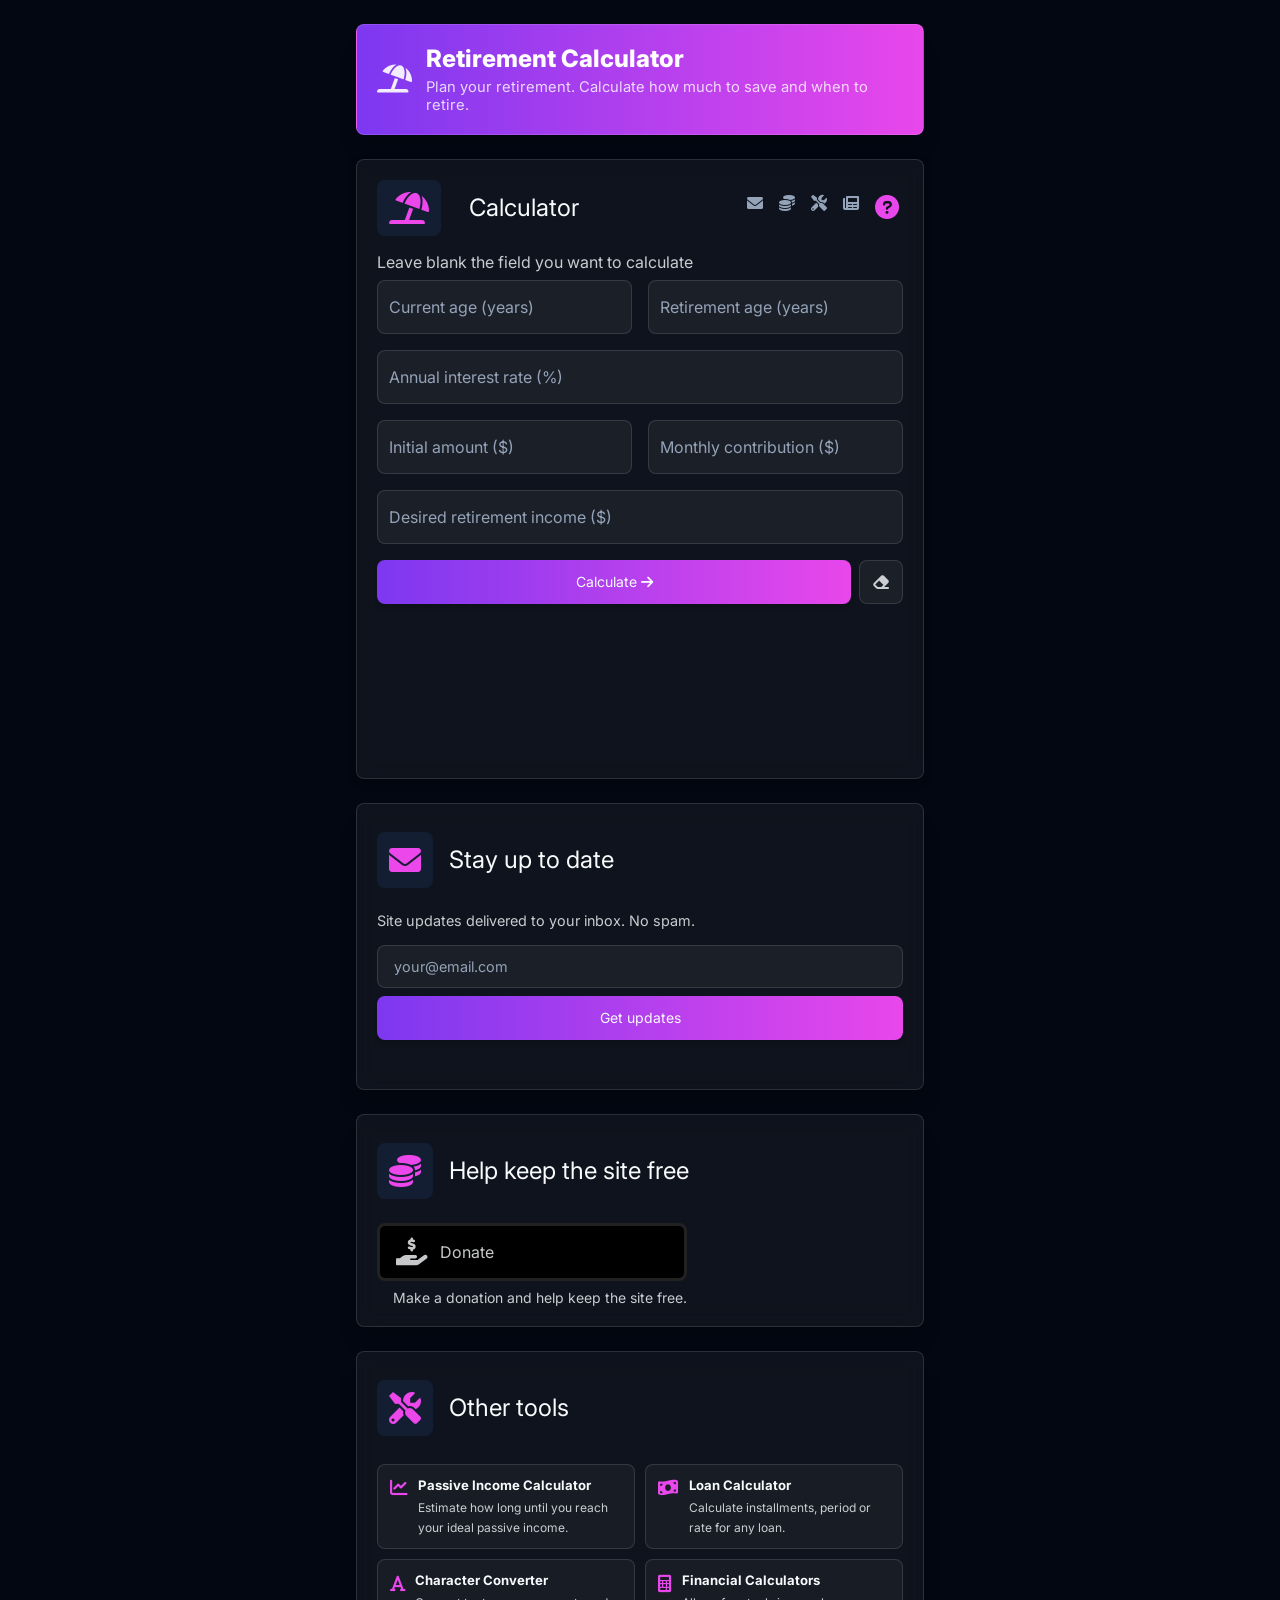
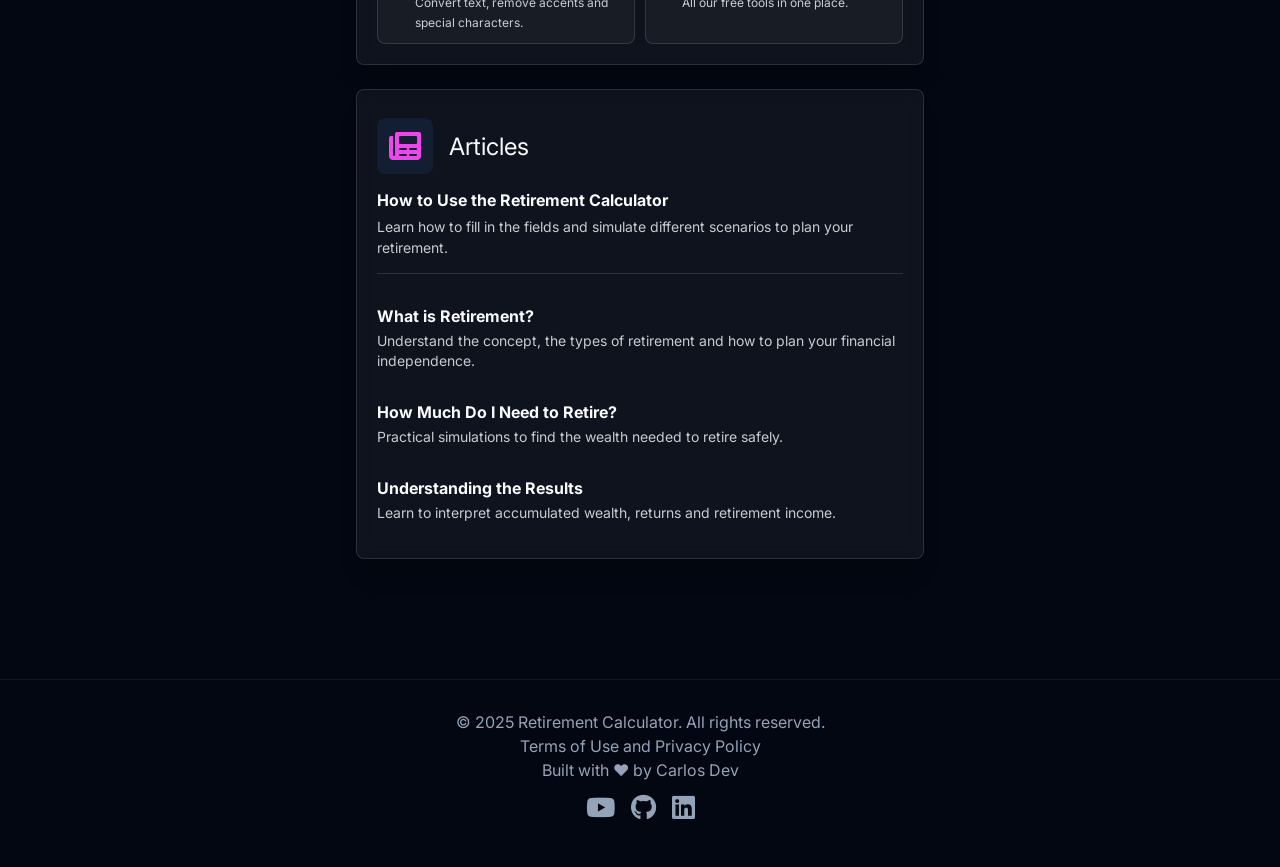
==== commit d8425d75: "Seção apoio: ajusta texto da doação, remove item gorjeta (PT e EN) Co-Authored-By: Claude Sonnet 4.6" ====
--- a/en/index.html
+++ b/en/index.html
@@ -198,14 +198,7 @@
                 <i class="fa-solid fa-hand-holding-dollar btn-dark-icon" aria-hidden="true"></i>
                 <span>Donate</span>
               </a>
-              <p class="support-note">Support us with any amount.</p>
-            </div>
-            <div>
-              <a href="https://link.mercadopago.com.br/carlosdev" target="_blank" rel="noopener" class="btn-dark">
-                <i class="fa-solid fa-mug-hot btn-dark-icon" aria-hidden="true"></i>
-                <span>Tip</span>
-              </a>
-              <p class="support-note">Buy us a coffee and help us grow.</p>
+              <p class="support-note">Make a donation and help keep the site free.</p>
             </div>
           </div>
         </section>
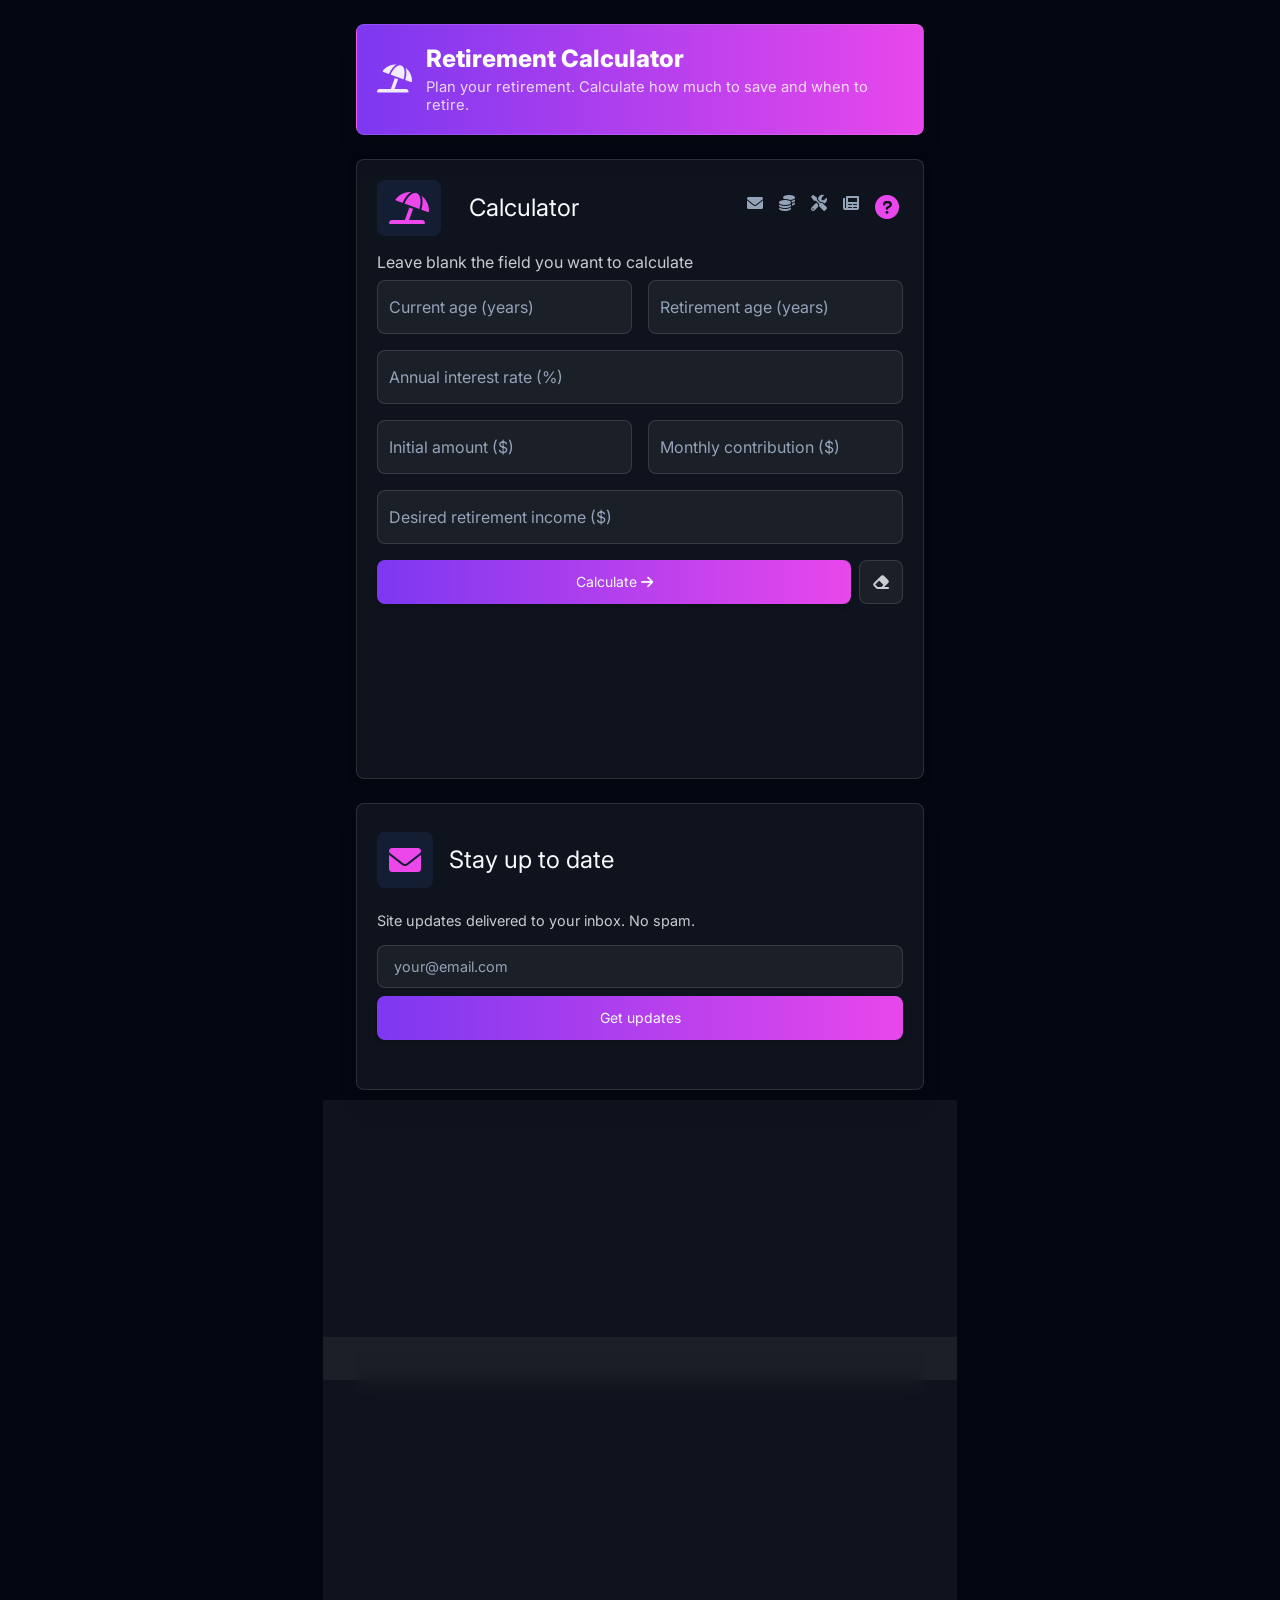
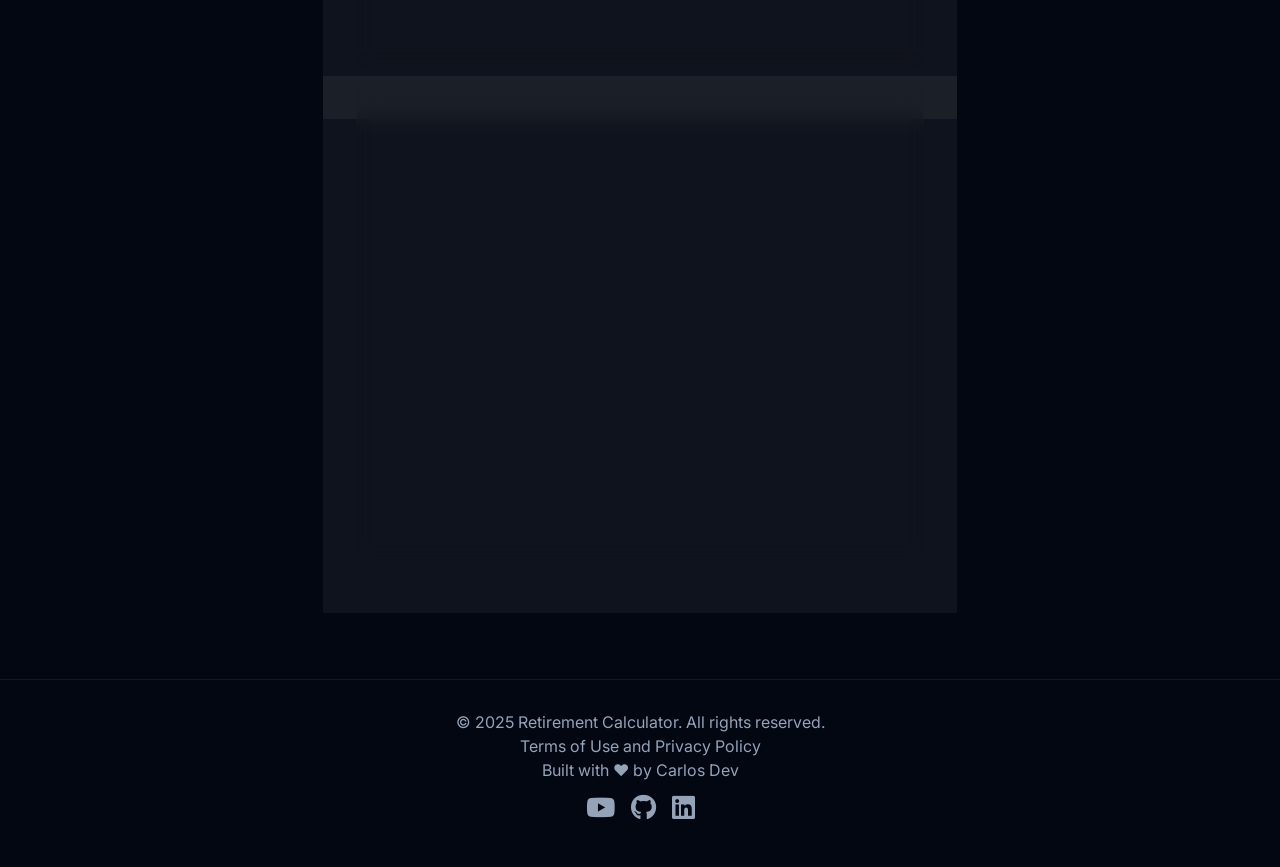
==== commit 27821166: "Adiciona favicon.svg com ícone umbrella-beach e gradiente do site Co-Authored-By: Claude Sonnet 4.6 " ====
--- a/en/index.html
+++ b/en/index.html
@@ -33,6 +33,7 @@
   <meta name="twitter:image" content="https://calcularaposentadoria.com/og-image.png" />
 
   <!-- Favicon -->
+  <link rel="icon" href="/favicon.svg" type="image/svg+xml" />
   <link rel="icon" href="/favicon.ico" sizes="any" />
   <link rel="shortcut icon" href="/favicon.ico" />
   <meta name="theme-color" content="#7d38f0" />
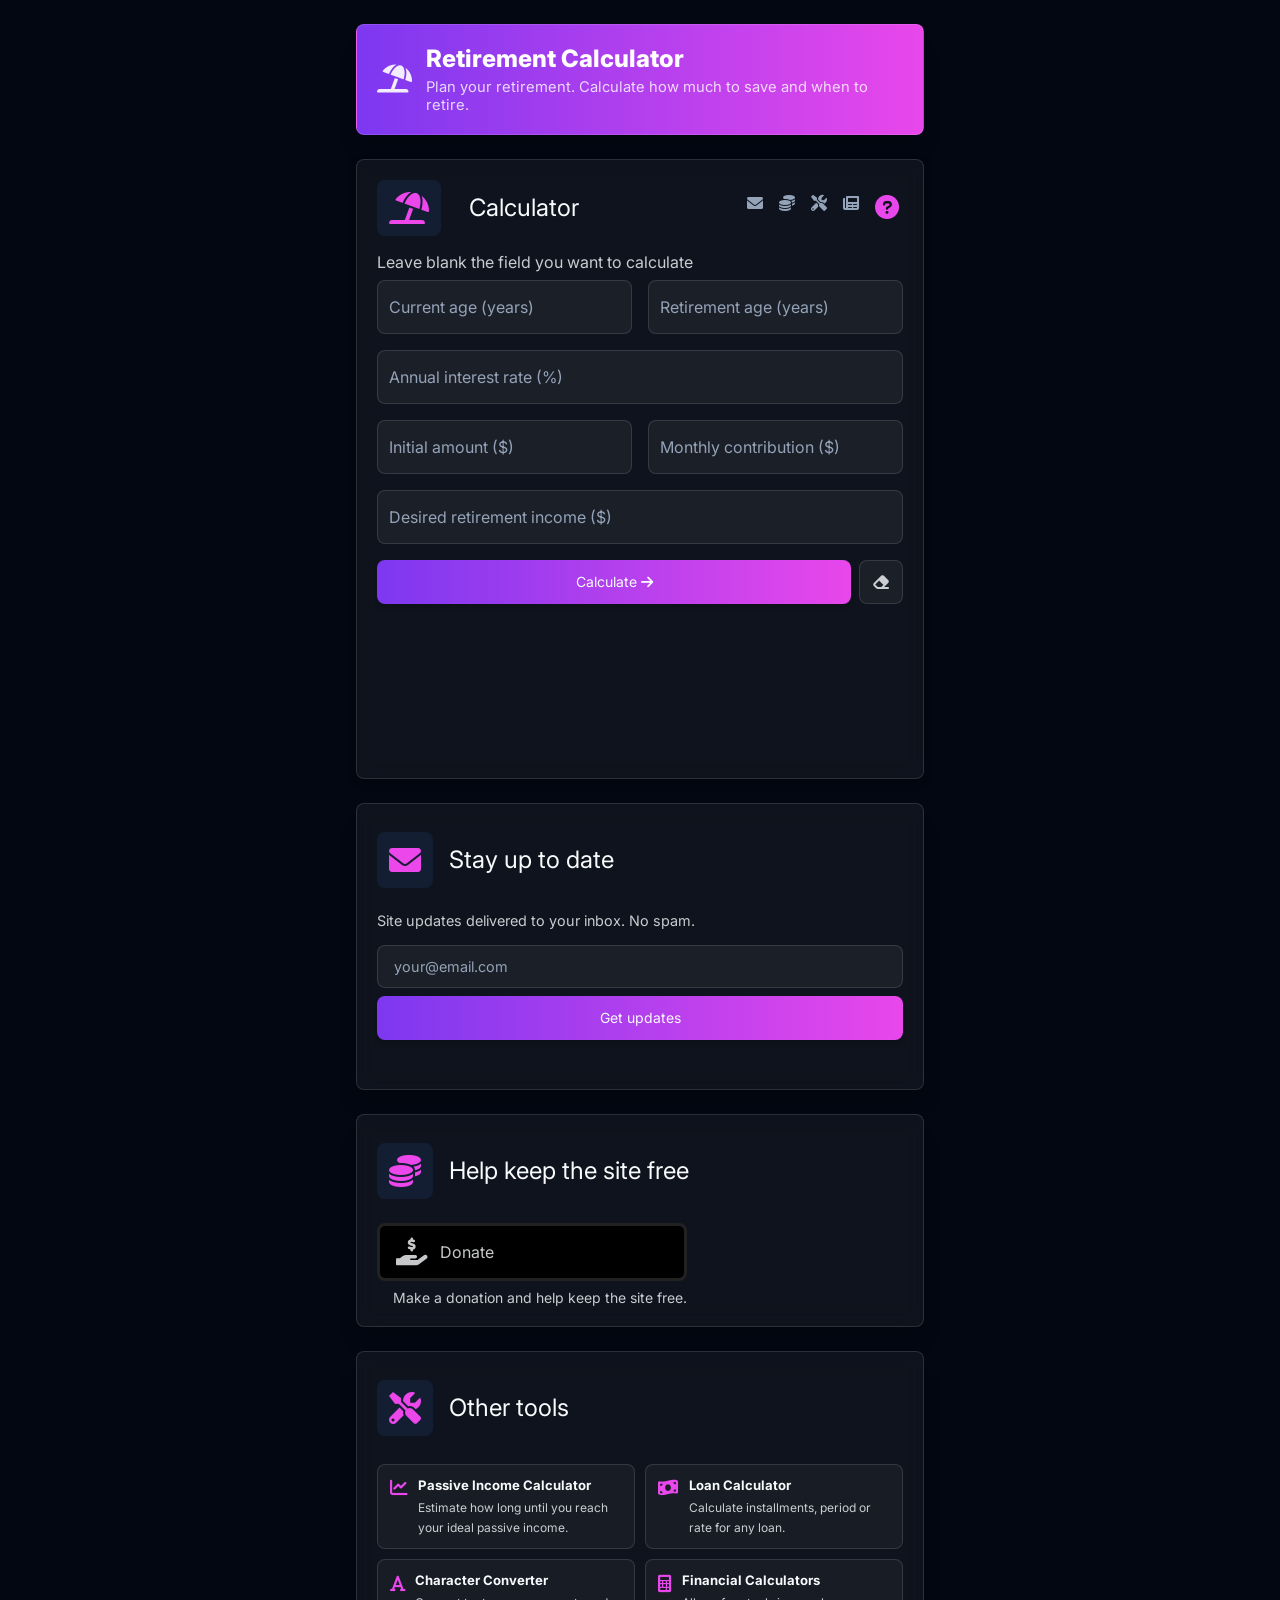
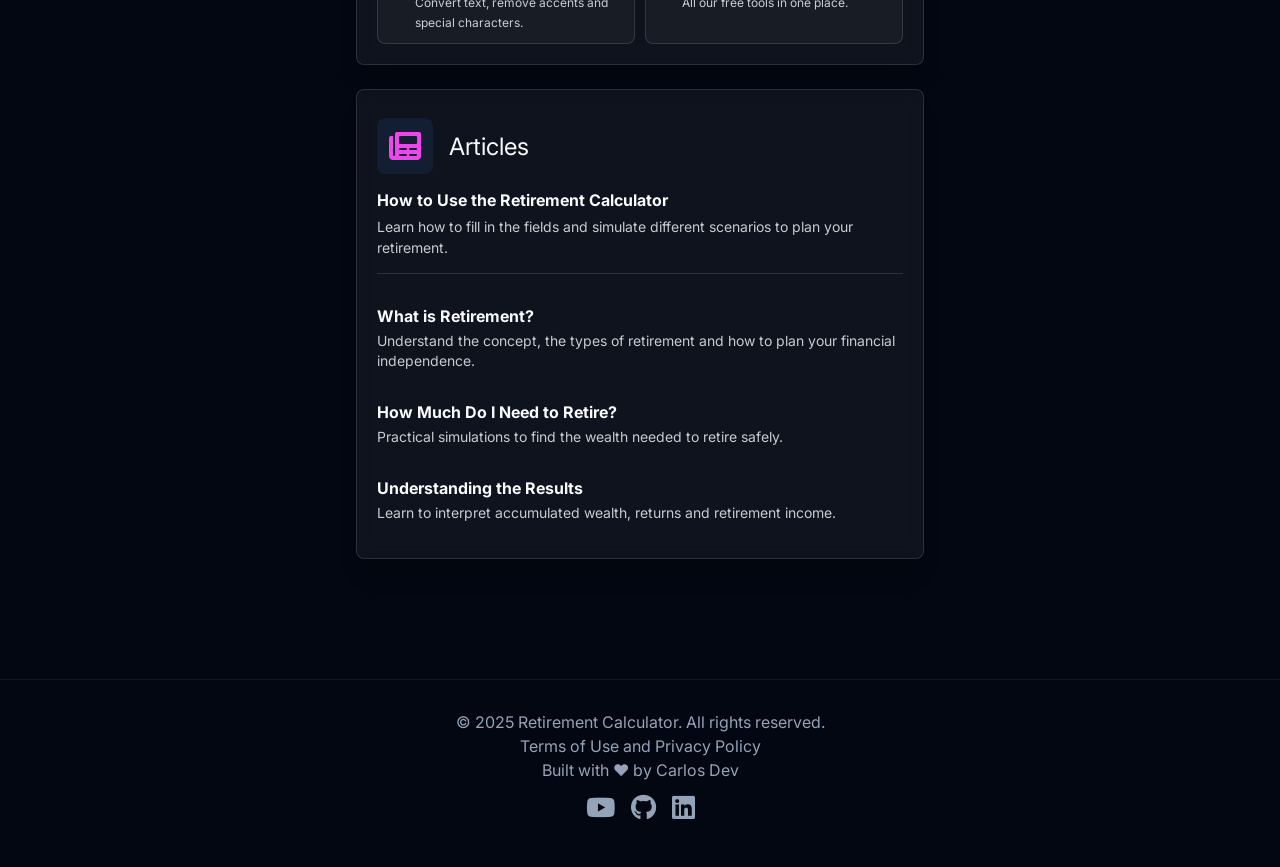
==== commit a5031824: "Corrige link de doação EN; atualiza CLAUDE.md com links Stripe e listas Brevo Co-Authored-By: Claude" ====
--- a/en/index.html
+++ b/en/index.html
@@ -195,7 +195,7 @@
           </div>
           <div class="support-grid">
             <div>
-              <a href="https://donate.stripe.com/8x25kE16O5GEb1Y3Kkcwg04" target="_blank" rel="noopener" class="btn-dark">
+              <a href="https://donate.stripe.com/aFa4gA02K0mkfiedkUcwg03" target="_blank" rel="noopener" class="btn-dark">
                 <i class="fa-solid fa-hand-holding-dollar btn-dark-icon" aria-hidden="true"></i>
                 <span>Donate</span>
               </a>
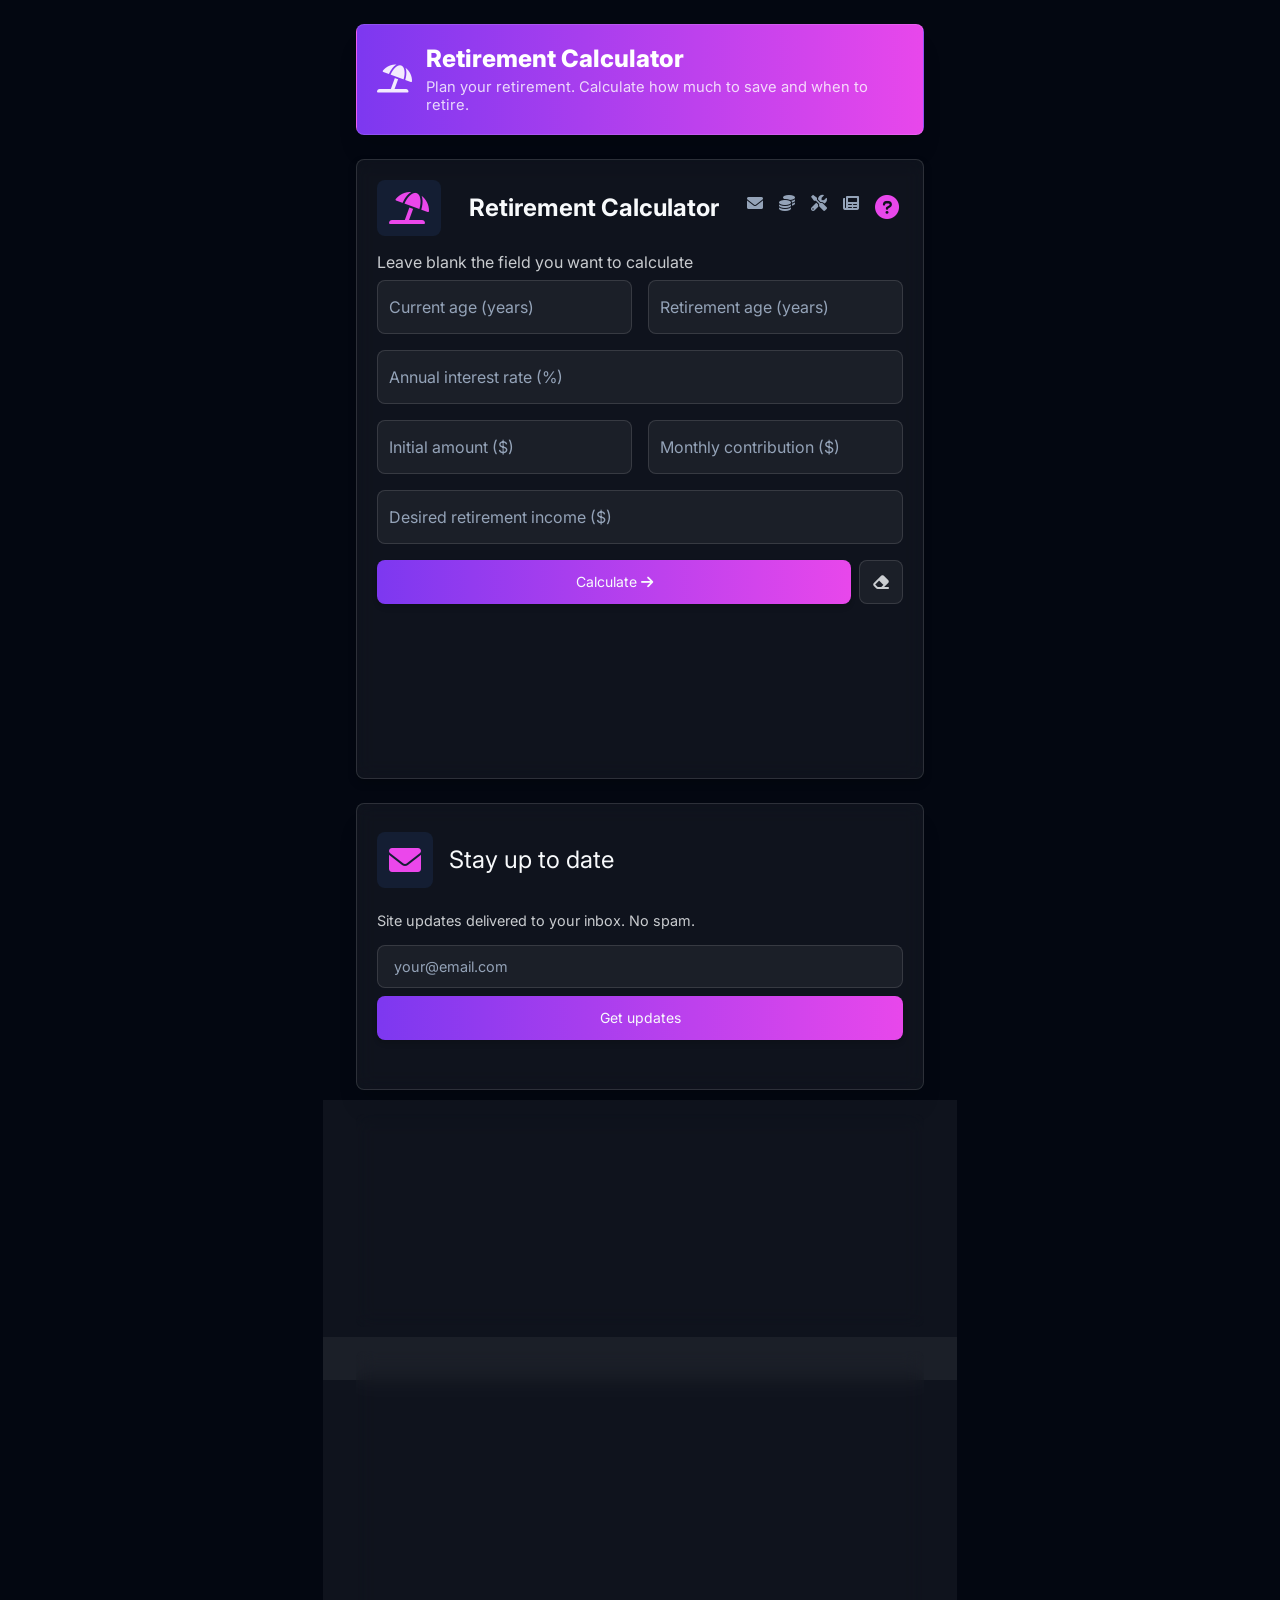
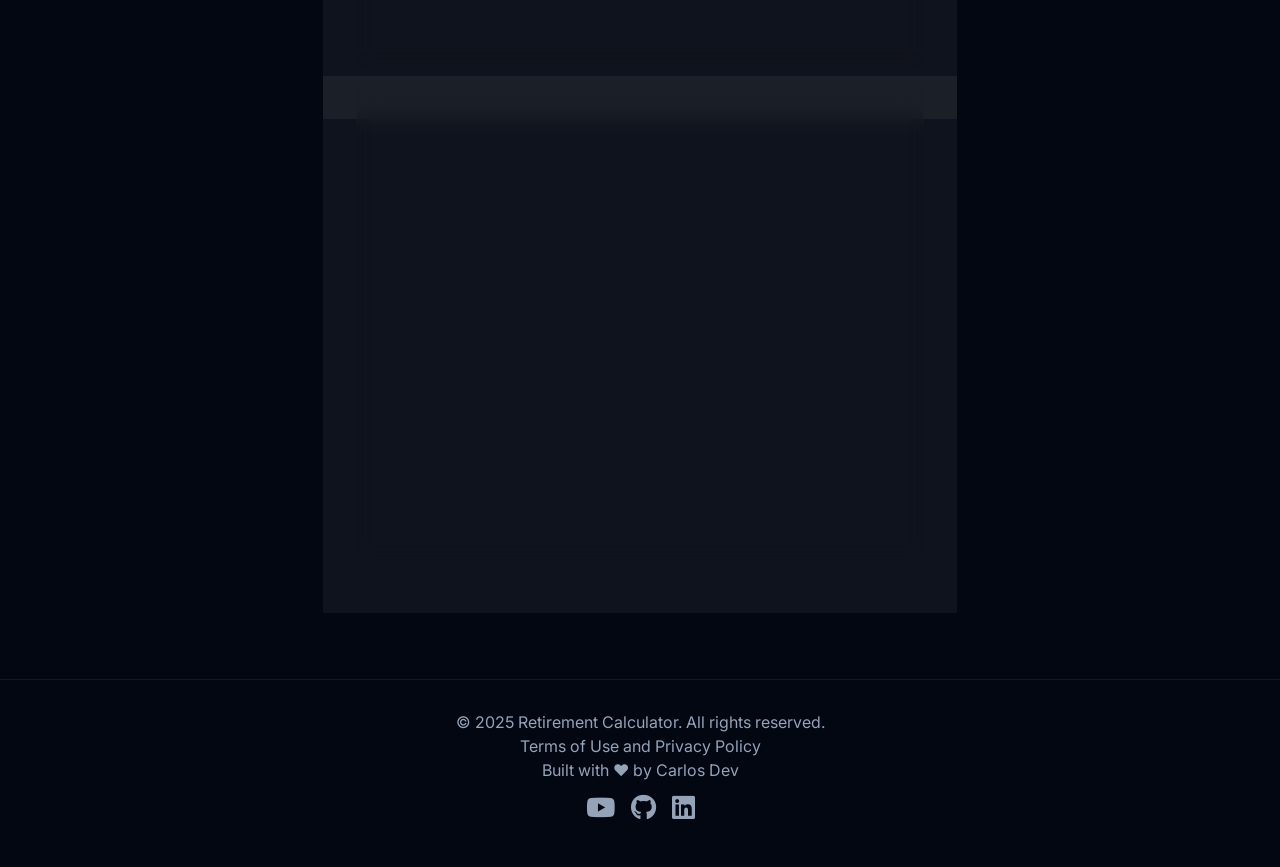
==== commit 6fe908ee: "SEO, artigos PT/EN, termos refatorados, premium arquivado SEO: - H1 semântico nas páginas PT e EN - " ====
--- a/en/index.html
+++ b/en/index.html
@@ -7,7 +7,7 @@
   <title>Free Retirement Calculator | Financial Planning Simulator</title>
   <meta name="description" content="Free retirement calculator. Simulate how much to invest to retire with the income you want. Calculate period, rate, monthly contributions and accumulated wealth." />
   <meta name="author" content="Retirement Calculator" />
-  <meta name="keywords" content="retirement calculator, retirement planning, how much to save for retirement, retirement simulator, financial independence, compound interest calculator" />
+  <meta name="keywords" content="retirement calculator, retirement planning calculator, how much to save for retirement, early retirement calculator, FIRE calculator, pension calculator, retirement income calculator, compound interest calculator, financial independence" />
   <meta name="robots" content="index, follow" />
 
   <link rel="canonical" href="https://calcularaposentadoria.com/en/" />
@@ -54,7 +54,27 @@
     "applicationCategory": "FinanceApplication",
     "operatingSystem": "All",
     "inLanguage": "en",
-    "offers": { "@type": "Offer", "price": "0", "priceCurrency": "USD" }
+    "offers": { "@type": "Offer", "price": "0", "priceCurrency": "USD" },
+    "potentialAction": {
+      "@type": "UseAction",
+      "target": "https://calcularaposentadoria.com/en/"
+    }
+  }
+  </script>
+
+  <!-- JSON-LD: Organization -->
+  <script type="application/ld+json">
+  {
+    "@context": "https://schema.org",
+    "@type": "Organization",
+    "name": "Retirement Calculator",
+    "url": "https://calcularaposentadoria.com/en/",
+    "logo": "https://calcularaposentadoria.com/favicon.svg",
+    "sameAs": [
+      "https://www.youtube.com/@carlosjornadadev",
+      "https://github.com/cwrsiqueira",
+      "https://www.linkedin.com/in/carloswagner1975/"
+    ]
   }
   </script>
 
@@ -96,7 +116,7 @@
               <div class="result-header" style="margin-bottom:0.5rem;">
                 <div style="display:flex;align-items:center;gap:0.75rem;">
                   <div class="card-icon"><i class="fa-solid fa-umbrella-beach" style="color:#eb47eb;font-size:32px;" aria-hidden="true"></i></div>
-                  <span class="card-title">Calculator</span>
+                  <h1 class="card-title">Retirement Calculator</h1>
                 </div>
                 <div class="result-actions">
                   <a href="#sec-email" class="btn-nav" title="Email updates" aria-label="Email updates">
@@ -289,7 +309,7 @@
 
     <footer>
       <p>&copy; 2025 Retirement Calculator. All rights reserved.</p>
-      <a href="/termos-de-uso-e-politicas-de-privacidade.html" target="_blank">Terms of Use and Privacy Policy</a>
+      <a href="/en/terms.html" target="_blank">Terms of Use and Privacy Policy</a>
       <p style="margin-top:0.25rem;">Built with ❤️ by <a href="https://carlosdev.com.br" target="_blank" rel="noopener">Carlos Dev</a></p>
       <div class="social-icons">
         <a href="https://www.youtube.com/@carlosjornadadev" target="_blank" rel="noopener" aria-label="YouTube"><i class="fab fa-youtube" aria-hidden="true"></i></a>
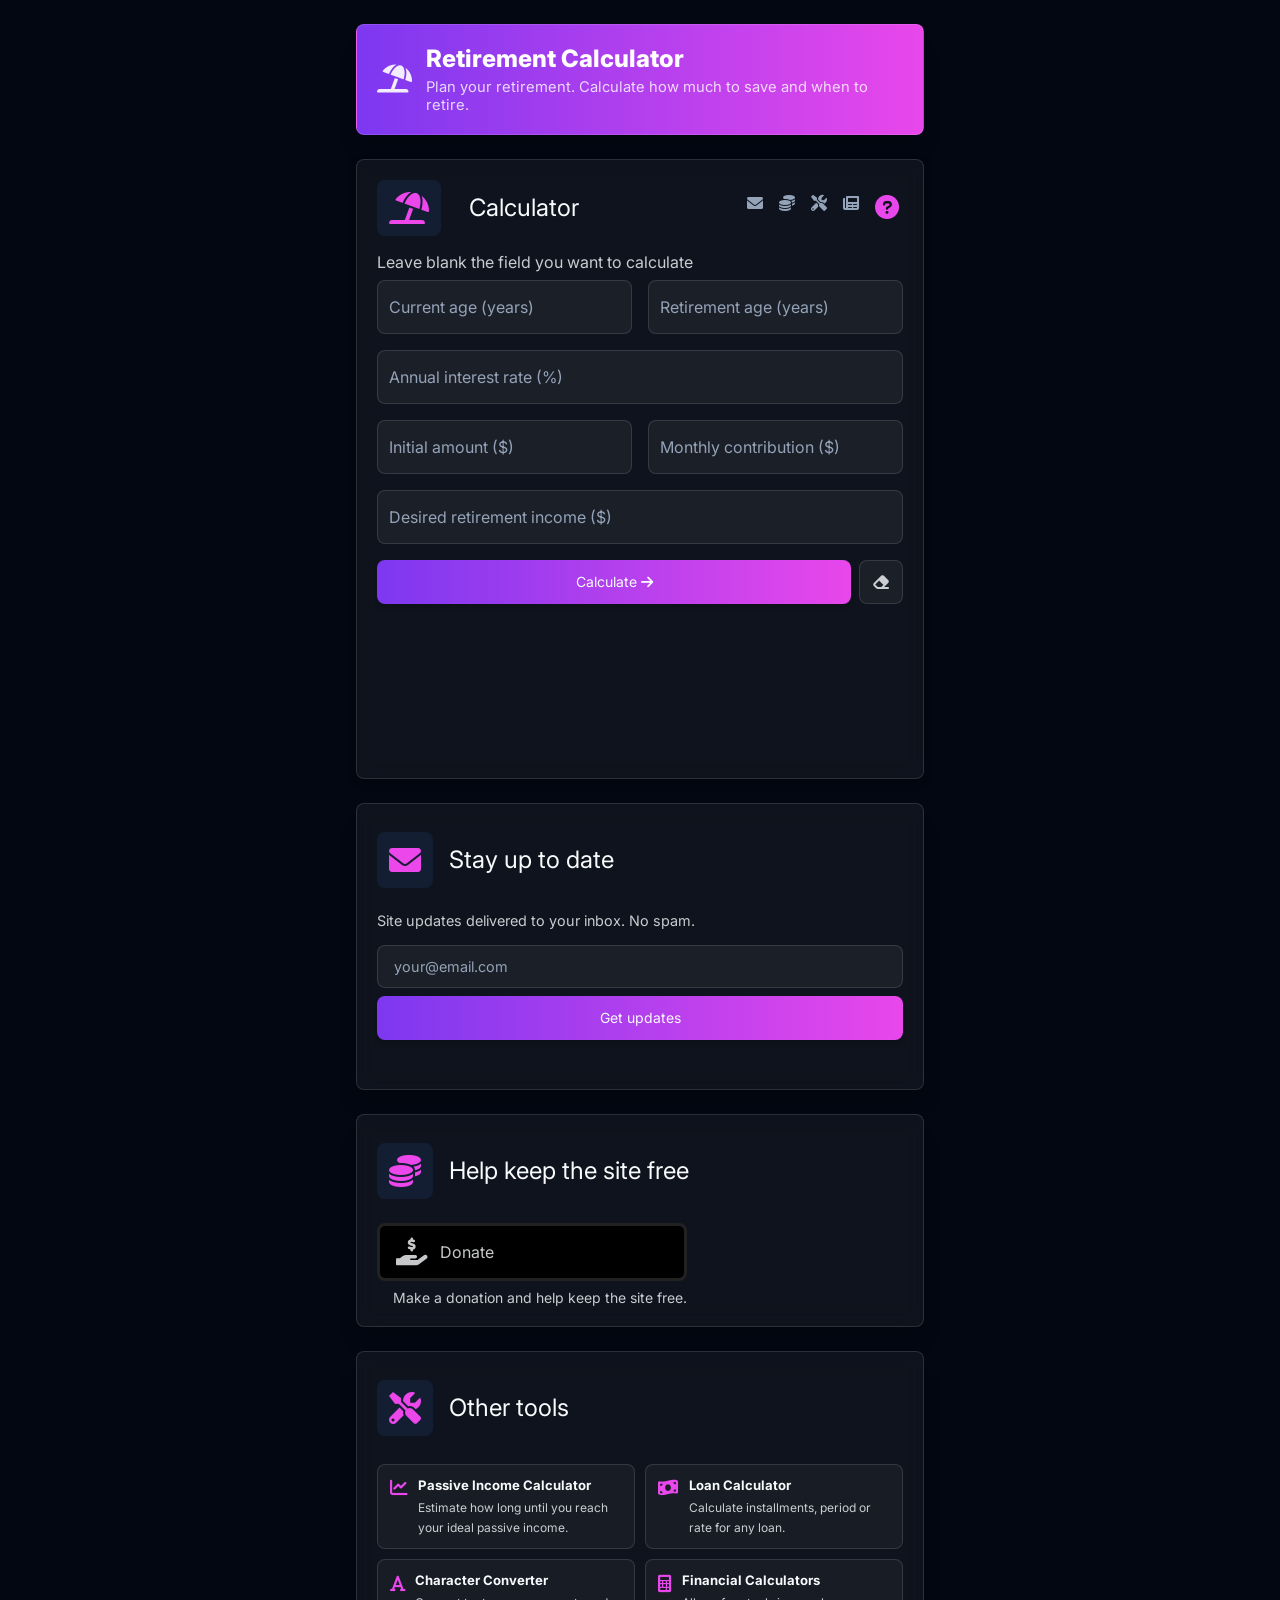
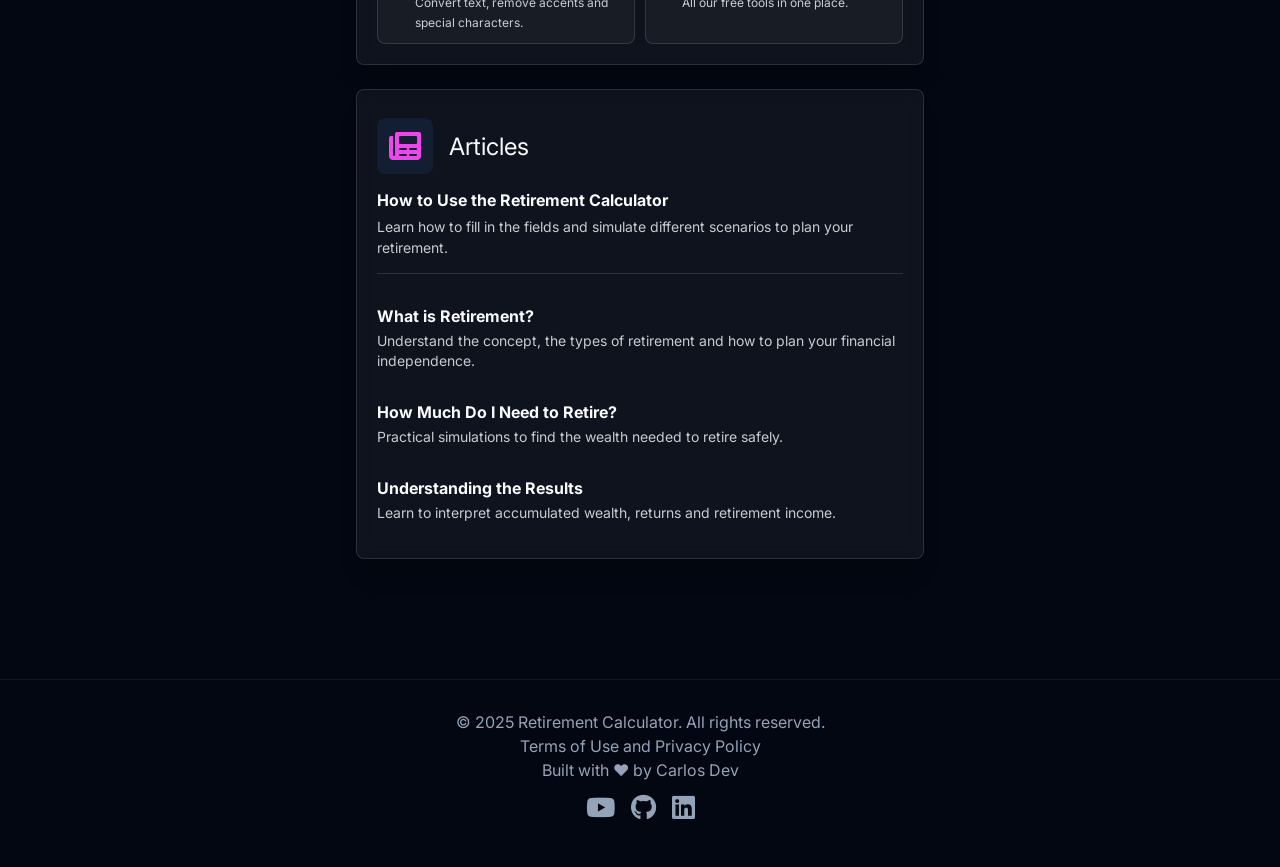
==== commit 0079babe: "Fix h1 layout: reverte para span.card-title + h1.sr-only para SEO h1.card-title quebrava o flex (fon" ====
--- a/en/index.html
+++ b/en/index.html
@@ -107,6 +107,8 @@
       <div class="calculadora-container">
         <script src="/js/header-card.js"></script>
 
+        <h1 class="sr-only">Free Retirement Calculator | Financial Planning Simulator</h1>
+
         <!-- Calculator -->
         <section class="flip-card" aria-label="Retirement calculator">
           <div class="flip-card-inner">
@@ -116,7 +118,7 @@
               <div class="result-header" style="margin-bottom:0.5rem;">
                 <div style="display:flex;align-items:center;gap:0.75rem;">
                   <div class="card-icon"><i class="fa-solid fa-umbrella-beach" style="color:#eb47eb;font-size:32px;" aria-hidden="true"></i></div>
-                  <h1 class="card-title">Retirement Calculator</h1>
+                  <span class="card-title">Calculator</span>
                 </div>
                 <div class="result-actions">
                   <a href="#sec-email" class="btn-nav" title="Email updates" aria-label="Email updates">
--- a/css/style.css
+++ b/css/style.css
@@ -18,6 +18,7 @@
 
 /* ===== RESET ===== */
 *, *::before, *::after { box-sizing: border-box; margin: 0; padding: 0; }
+.sr-only { position: absolute; width: 1px; height: 1px; padding: 0; margin: -1px; overflow: hidden; clip: rect(0,0,0,0); white-space: nowrap; border: 0; }
 html { font-size: 16px; scroll-behavior: smooth; }
 body {
   background-color: var(--bg);
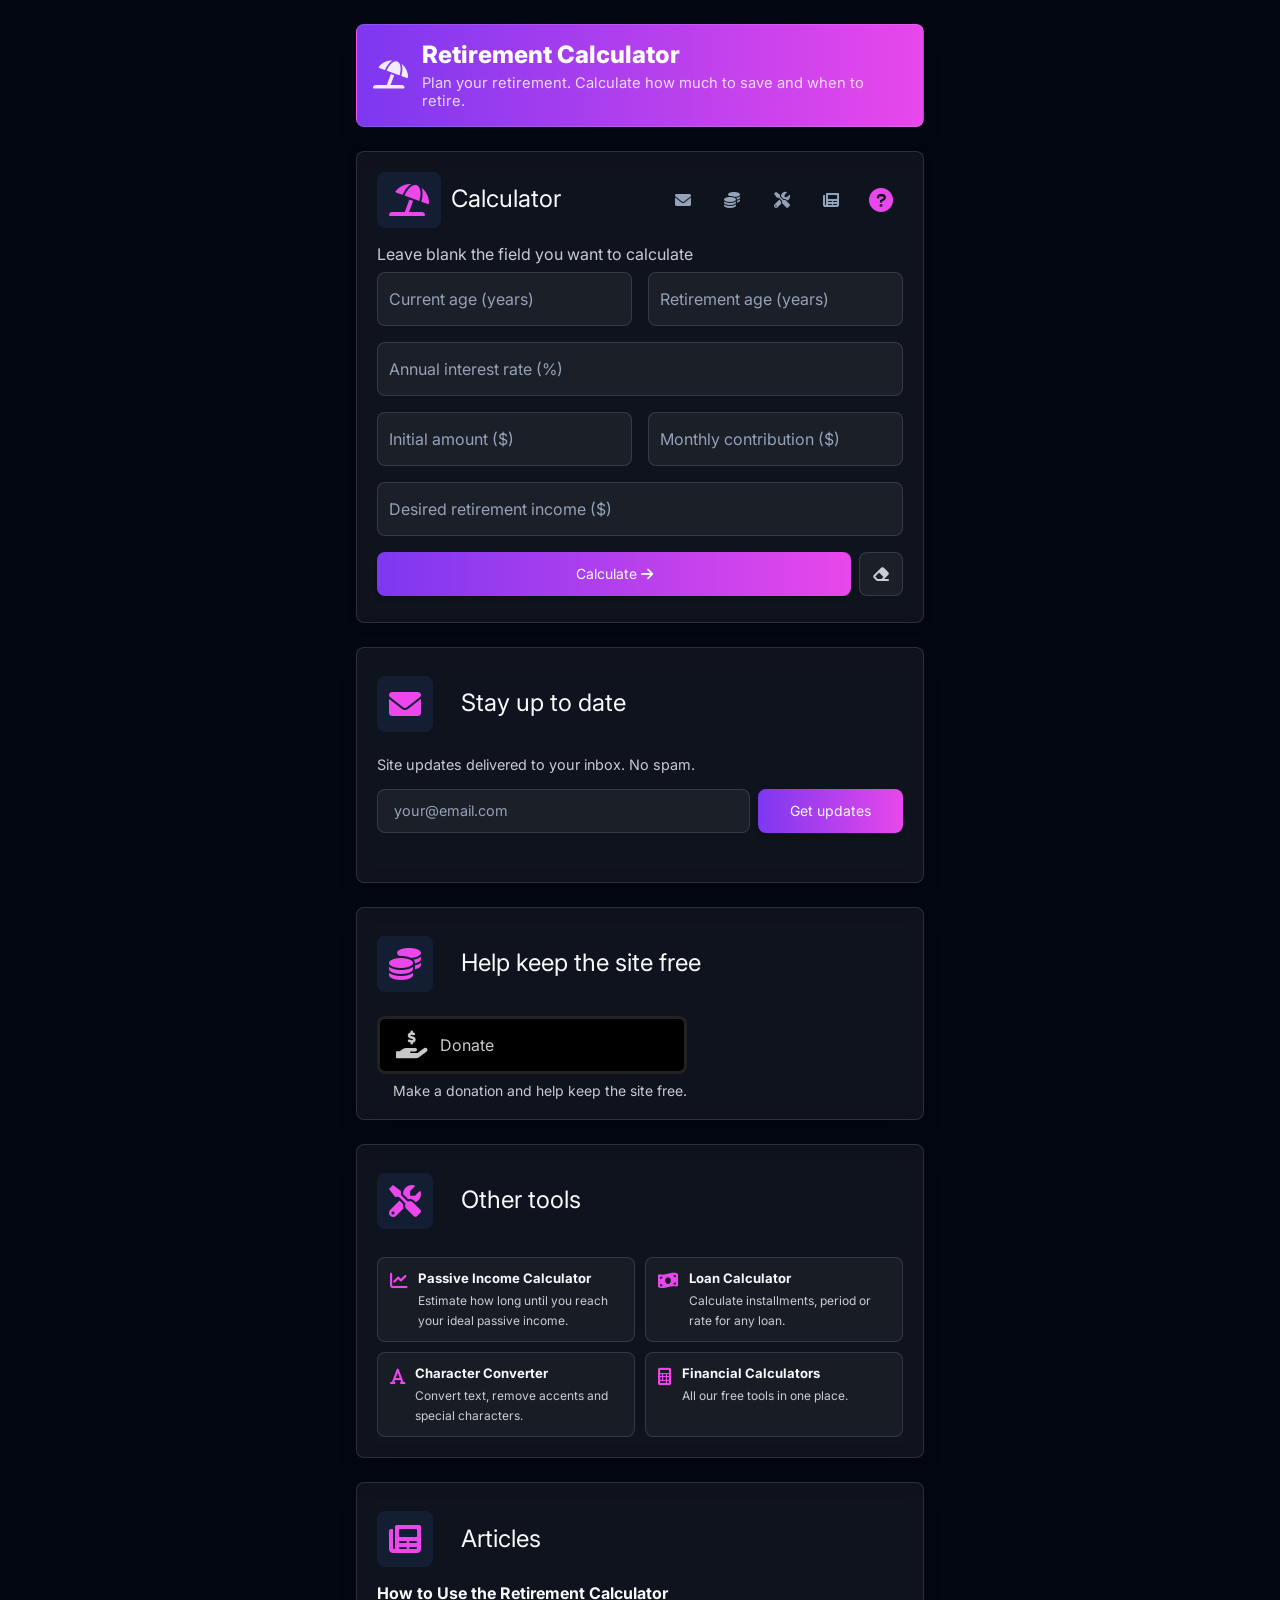
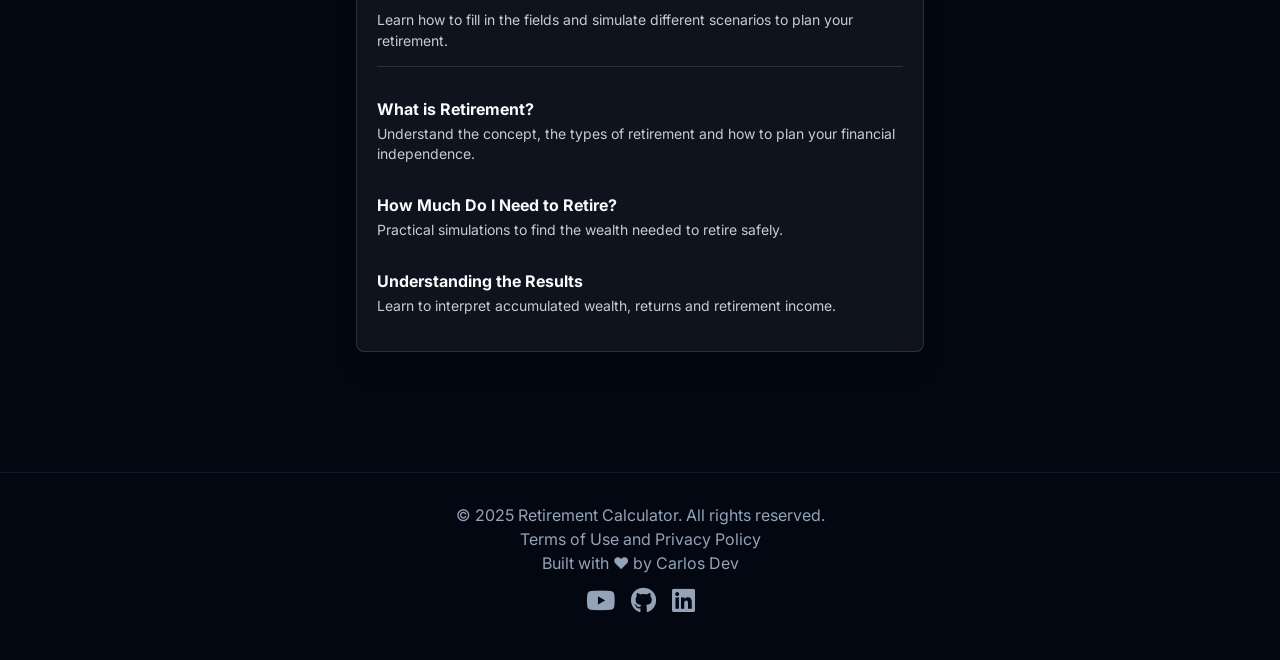
==== commit e31a0ec9: "Fix mobile layout: CSS mobile-first + syncFlipCardHeight Adota a abordagem mobile-first validada no " ====
--- a/en/index.html
+++ b/en/index.html
@@ -2,7 +2,7 @@
 <html lang="en">
 <head>
   <meta charset="UTF-8" />
-  <meta name="viewport" content="width=device-width, initial-scale=1.0" />
+  <meta name="viewport" content="width=device-width, initial-scale=1.0, viewport-fit=cover" />
 
   <title>Free Retirement Calculator | Financial Planning Simulator</title>
   <meta name="description" content="Free retirement calculator. Simulate how much to invest to retire with the income you want. Calculate period, rate, monthly contributions and accumulated wealth." />
@@ -116,7 +116,7 @@
             <!-- Front: form -->
             <div class="flip-card-front">
               <div class="result-header" style="margin-bottom:0.5rem;">
-                <div style="display:flex;align-items:center;gap:0.75rem;">
+                <div class="result-header__title-row">
                   <div class="card-icon"><i class="fa-solid fa-umbrella-beach" style="color:#eb47eb;font-size:32px;" aria-hidden="true"></i></div>
                   <span class="card-title">Calculator</span>
                 </div>
--- a/css/style.css
+++ b/css/style.css
@@ -1,6 +1,6 @@
 @import url("https://fonts.googleapis.com/css2?family=Inter:ital,opsz,wght@0,14..32,100..900;1,14..32,100..900&display=swap");
 
-/* ===== VARIABLES ===== */
+/* ===== VARIABLES (mobile-first) ===== */
 :root {
   --bg: #030711;
   --surface: rgba(255, 255, 255, 0.05);
@@ -12,14 +12,21 @@
   --footer-text: #94a3b8;
   --font: 'Inter', sans-serif;
   --radius: 0.5rem;
-  --container: 600px;
+  --content-max: 37.5rem;
+  --page-pad-x: max(1rem, env(safe-area-inset-left, 0px));
+  --page-pad-x-end: max(1rem, env(safe-area-inset-right, 0px));
   --transition: all 0.3s ease-in-out;
 }
 
 /* ===== RESET ===== */
 *, *::before, *::after { box-sizing: border-box; margin: 0; padding: 0; }
-.sr-only { position: absolute; width: 1px; height: 1px; padding: 0; margin: -1px; overflow: hidden; clip: rect(0,0,0,0); white-space: nowrap; border: 0; }
-html { font-size: 16px; scroll-behavior: smooth; }
+html {
+  font-size: 16px;
+  scroll-behavior: smooth;
+  overflow-x: clip;
+  -webkit-text-size-adjust: 100%;
+  text-size-adjust: 100%;
+}
 body {
   background-color: var(--bg);
   color: var(--text);
@@ -27,6 +34,8 @@
   display: flex;
   flex-direction: column;
   min-height: 100vh;
+  min-height: 100dvh;
+  overflow-x: hidden;
 }
 img { max-width: 100%; height: auto; display: block; }
 ul { list-style: none; }
@@ -39,11 +48,14 @@
 .content { flex: 1; }
 
 .calculadora-container {
-  max-width: var(--container);
+  width: 100%;
+  max-width: var(--content-max);
   margin-inline: auto;
-  padding-inline: 1rem;
+  padding-inline: var(--page-pad-x);
+  padding-inline-end: var(--page-pad-x-end);
   margin-top: 1.5rem;
   padding-bottom: 2rem;
+  padding-bottom: max(2rem, env(safe-area-inset-bottom, 0px));
 }
 
 /* ===== HEADER ===== */
@@ -86,11 +98,12 @@
 /* ===== HEADER CARD ===== */
 .site-header { display: none; }
 .header-card {
-  flex-direction: row;
-  align-items: center;
-  justify-content: space-between;
-  gap: 1.5rem;
-  padding: 1rem 1.25rem;
+  flex-direction: column;
+  align-items: stretch;
+  justify-content: flex-start;
+  gap: 0.85rem;
+  padding: 1rem var(--page-pad-x);
+  padding-right: var(--page-pad-x-end);
   margin-bottom: 1rem;
   background: linear-gradient(to left, var(--accent), var(--primary));
   border-color: transparent;
@@ -98,9 +111,12 @@
 .header-card:hover { border-color: transparent; }
 .header-card-brand {
   display: flex;
-  align-items: center;
+  align-items: flex-start;
   gap: 0.85rem;
   min-width: 0;
+}
+.header-card .lang-switch {
+  align-self: flex-end;
 }
 .header-card-icon {
   color: rgba(255,255,255,0.9);
@@ -132,7 +148,7 @@
   flex-direction: column;
   backdrop-filter: blur(10px);
   transition: var(--transition);
-  padding: 20px;
+  padding: 1rem;
   color: var(--text);
   margin-bottom: 1.5rem;
 }
@@ -142,7 +158,9 @@
 }
 .card-header {
   display: flex;
-  align-items: center;
+  flex-wrap: wrap;
+  align-items: center;
+  gap: 0.5rem 0.75rem;
   padding-top: 0.5rem;
   padding-bottom: 0.5rem;
   margin-bottom: 0.5rem;
@@ -155,35 +173,44 @@
 }
 .card-title {
   color: var(--text);
-  font-size: clamp(1.25rem, 4vw, 1.5rem);
-  margin-left: 1rem;
+  font-size: clamp(1.05rem, 4.5vw, 1.5rem);
+  margin-left: 0;
+  flex: 1 1 12rem;
+  min-width: 0;
+  line-height: 1.2;
 }
 
 /* ===== FLIP CARD ===== */
 .flip-card {
   perspective: 1000px;
-  height: 620px;
   margin-bottom: 1.5rem;
+  width: 100%;
+  min-height: 18rem;
 }
 .flip-card-inner {
   position: relative;
   width: 100%;
-  height: 100%;
+  min-height: 18rem;
   transition: transform 0.6s;
   transform-style: preserve-3d;
 }
 .flip-card-front,
 .flip-card-back {
   position: absolute;
+  inset: 0;
   width: 100%;
-  height: 100%;
+  min-height: 100%;
+  overflow-x: hidden;
+  overflow-y: auto;
+  -webkit-overflow-scrolling: touch;
+  overscroll-behavior: contain;
   backface-visibility: hidden;
   border-radius: var(--radius);
   border: 1px solid var(--border);
   background-color: var(--surface);
   backdrop-filter: blur(10px);
   box-shadow: 0 4px 8px rgba(0, 0, 0, 0.2);
-  padding: 20px;
+  padding: 1rem;
 }
 .flip-card-front { z-index: 2; transform: rotateY(0deg); }
 .flip-card-back { z-index: 1; transform: rotateY(180deg); }
@@ -219,10 +246,11 @@
 }
 .form-row {
   display: flex;
-  gap: 1rem;
-  flex-wrap: wrap;
-}
-.form-row .input-float { flex: 1 1 200px; }
+  flex-direction: column;
+  gap: 0;
+  flex-wrap: nowrap;
+}
+.form-row .input-float { flex: 1 1 auto; }
 
 .calc-actions {
   display: flex;
@@ -328,11 +356,24 @@
 /* ===== RESULTS ===== */
 .result-header {
   display: flex;
-  justify-content: space-between;
-  align-items: center;
+  flex-direction: column;
+  align-items: stretch;
+  gap: 0.65rem;
   padding-bottom: 0.5rem;
 }
-.result-actions { display: flex; gap: 0.5rem; }
+.result-header__title-row {
+  display: flex;
+  align-items: center;
+  gap: 0.65rem;
+  min-width: 0;
+}
+.result-actions {
+  display: flex;
+  flex-wrap: wrap;
+  align-items: center;
+  gap: 0.35rem;
+  max-width: 100%;
+}
 .btn-icon {
   background: none;
   border: none;
@@ -341,6 +382,12 @@
   padding: 0.25rem;
   line-height: 1;
   cursor: pointer;
+  display: inline-flex;
+  align-items: center;
+  justify-content: center;
+  min-width: 2.75rem;
+  min-height: 2.75rem;
+  box-sizing: border-box;
 }
 .btn-icon:focus-visible { outline: 2px solid var(--accent); outline-offset: 2px; }
 .btn-nav {
@@ -353,16 +400,32 @@
   cursor: pointer;
   text-decoration: none;
   transition: color 0.15s;
+  display: inline-flex;
+  align-items: center;
+  justify-content: center;
+  min-width: 2.75rem;
+  min-height: 2.75rem;
+  box-sizing: border-box;
 }
 .btn-nav:hover, .btn-nav:focus-visible { color: var(--accent); outline: none; }
 .result-list { margin-top: 0.5rem; }
 .result-item {
   display: flex;
+  flex-wrap: wrap;
+  align-items: baseline;
   justify-content: space-between;
+  gap: 0.25rem 0.75rem;
   padding: 0.5rem 0;
   border-bottom: 1px solid rgba(108, 117, 125, 0.1);
   font-size: clamp(0.75rem, 2vw, 1rem);
   color: var(--text-muted);
+}
+.result-item span:first-child { flex-shrink: 0; max-width: 100%; }
+.result-item span:last-child {
+  text-align: right;
+  word-break: break-word;
+  min-width: 0;
+  flex: 1 1 8rem;
 }
 .result-item:last-of-type { border-bottom: none; }
 
@@ -392,8 +455,8 @@
 /* ===== BACK TO TOP ===== */
 #backToTop {
   position: fixed;
-  bottom: 150px;
-  right: 20px;
+  bottom: max(6rem, calc(env(safe-area-inset-bottom, 0px) + 5rem));
+  right: max(1rem, env(safe-area-inset-right, 0px));
   display: none;
   z-index: 1000;
   background-color: #1d193e;
@@ -407,7 +470,14 @@
 .email-section { margin-bottom: 1.5rem; }
 .email-subtitle { color: var(--text-muted); font-size: 0.9rem; margin: 0.5rem 0 1rem; }
 .email-form { width: 100%; }
-.email-row { display: flex; gap: 0.5rem; flex-wrap: wrap; }
+.email-row {
+  display: flex;
+  flex-direction: column;
+  gap: 0.5rem;
+  flex-wrap: nowrap;
+}
+.email-input { width: 100%; }
+.email-btn { width: 100%; white-space: normal; }
 .email-input {
   flex: 1 1 200px;
   padding: 0.75rem 1rem;
@@ -420,7 +490,6 @@
 }
 .email-input::placeholder { color: var(--footer-text); }
 .email-input:focus { outline: 2px solid var(--accent); outline-offset: 2px; }
-.email-btn { white-space: nowrap; }
 .email-msg { margin-top: 0.75rem; font-size: 0.875rem; min-height: 1.2em; }
 .email-msg.success { color: #4ade80; }
 .email-msg.error { color: #f87171; }
@@ -437,7 +506,7 @@
 /* ===== TOOL GRID ===== */
 .tools-grid {
   display: grid;
-  grid-template-columns: repeat(2, 1fr);
+  grid-template-columns: 1fr;
   gap: 0.65rem;
   margin-top: 0.75rem;
 }
@@ -489,7 +558,17 @@
   color: var(--text);
 }
 .article-card:last-child { border-bottom: none; }
-.article-img { width: 120px; height: 80px; object-fit: cover; border-radius: var(--radius); flex-shrink: 0; }
+.article-img {
+  width: 5.5rem;
+  height: 3.67rem;
+  object-fit: cover;
+  border-radius: var(--radius);
+  flex-shrink: 0;
+}
+.article-body {
+  min-width: 0;
+  flex: 1;
+}
 .article-body strong { display: block; margin-bottom: 0.25rem; }
 .article-body small { color: var(--text-muted); font-size: 0.875rem; }
 
@@ -574,6 +653,7 @@
 .btn-share:focus-visible { outline: 2px solid var(--accent); outline-offset: 2px; }
 .btn-whatsapp { background: #25D366; color: #fff; }
 .btn-download { background: var(--surface); border: 1px solid var(--border); color: var(--text); }
+
 /* ===== GRÁFICO ===== */
 .chart-card { margin-bottom: 1.5rem; }
 .chart-container {
@@ -591,11 +671,13 @@
 }
 .affiliates-grid {
   display: flex;
+  flex-direction: column;
   gap: 0.75rem;
-  flex-wrap: wrap;
+  flex-wrap: nowrap;
 }
 .affiliate-card {
-  flex: 1 1 140px;
+  flex: 1 1 auto;
+  width: 100%;
   background: rgba(255, 255, 255, 0.04);
   border: 1px solid var(--border);
   border-radius: var(--radius);
@@ -653,6 +735,7 @@
 .btn-affiliate {
   display: inline-flex;
   align-items: center;
+  justify-content: center;
   gap: 0.35rem;
   margin-top: 0.25rem;
   padding: 0.5rem 0.75rem;
@@ -662,7 +745,8 @@
   font-size: 0.78rem;
   font-weight: 600;
   border: none;
-  white-space: nowrap;
+  white-space: normal;
+  text-align: center;
   transition: opacity 0.2s;
 }
 .btn-affiliate:hover { opacity: 0.88; }
@@ -801,19 +885,94 @@
 }
 .btn-article:hover { opacity: 0.88; }
 
-/* ===== RESPONSIVE ===== */
+/* Medição de altura do flip (classe aplicada só pelo JS, 1 frame) */
+.flip-card.flip-card--measure {
+  perspective: none;
+  height: auto !important;
+  min-height: 0 !important;
+}
+.flip-card.flip-card--measure .flip-card-inner {
+  transform: none !important;
+  height: auto !important;
+  min-height: 0 !important;
+}
+.flip-card.flip-card--measure .flip-card-front,
+.flip-card.flip-card--measure .flip-card-back {
+  position: static !important;
+  inset: auto !important;
+  height: auto !important;
+  min-height: 0 !important;
+  overflow: visible !important;
+  transform: none !important;
+  opacity: 1 !important;
+  backface-visibility: visible !important;
+}
+
+/* ===== BREAKPOINTS (progressive enhancement) ===== */
+@media (min-width: 30rem) {
+  .tools-grid { grid-template-columns: repeat(2, minmax(0, 1fr)); }
+  .email-row {
+    flex-direction: row;
+    flex-wrap: wrap;
+  }
+  .email-input { flex: 1 1 200px; width: auto; }
+  .email-btn { width: auto; white-space: nowrap; }
+}
+
+@media (min-width: 36rem) {
+  .header-card {
+    flex-direction: row;
+    align-items: center;
+    justify-content: space-between;
+    gap: 1.25rem;
+  }
+  .header-card .lang-switch { align-self: center; }
+  .header-card-brand { align-items: center; }
+  .form-row {
+    flex-direction: row;
+    flex-wrap: wrap;
+    gap: 1rem;
+  }
+  .form-row .input-float { flex: 1 1 200px; }
+  .flip-card-front,
+  .flip-card-back { padding: 1.25rem; }
+  .article-img { width: 6.25rem; height: 4.2rem; }
+  .card:not(.header-card) { padding: 1.25rem; }
+}
+
+@media (min-width: 40rem) {
+  .result-header {
+    flex-direction: row;
+    flex-wrap: wrap;
+    justify-content: space-between;
+    align-items: center;
+    gap: 0.5rem 1rem;
+  }
+  .result-actions {
+    flex-wrap: nowrap;
+    justify-content: flex-end;
+    flex: 0 1 auto;
+    max-width: min(100%, 22rem);
+  }
+  .card-header .card-title { margin-left: 1rem; flex: 0 1 auto; }
+}
+
+@media (min-width: 48rem) {
+  .article-img { width: 7.5rem; height: 5rem; }
+  .affiliates-grid {
+    flex-direction: row;
+    flex-wrap: wrap;
+  }
+  .affiliate-card {
+    flex: 1 1 200px;
+    width: auto;
+    min-width: min(100%, 11rem);
+  }
+  .btn-affiliate { white-space: nowrap; }
+}
+
 @media (min-width: 576px) {
   .support-grid { flex-direction: row; }
-}
-
-@media (max-width: 575px) {
-  .flip-card { height: 760px; }
-  .form-row { flex-direction: column; gap: 0; }
-  .article-img { width: 90px; height: 60px; }
-}
-
-@media (max-width: 334px) {
-  .flip-card { height: 800px; }
 }
 
 /* ===== ADSENSE — bloqueia ads dentro dos cards e flip card ===== */
